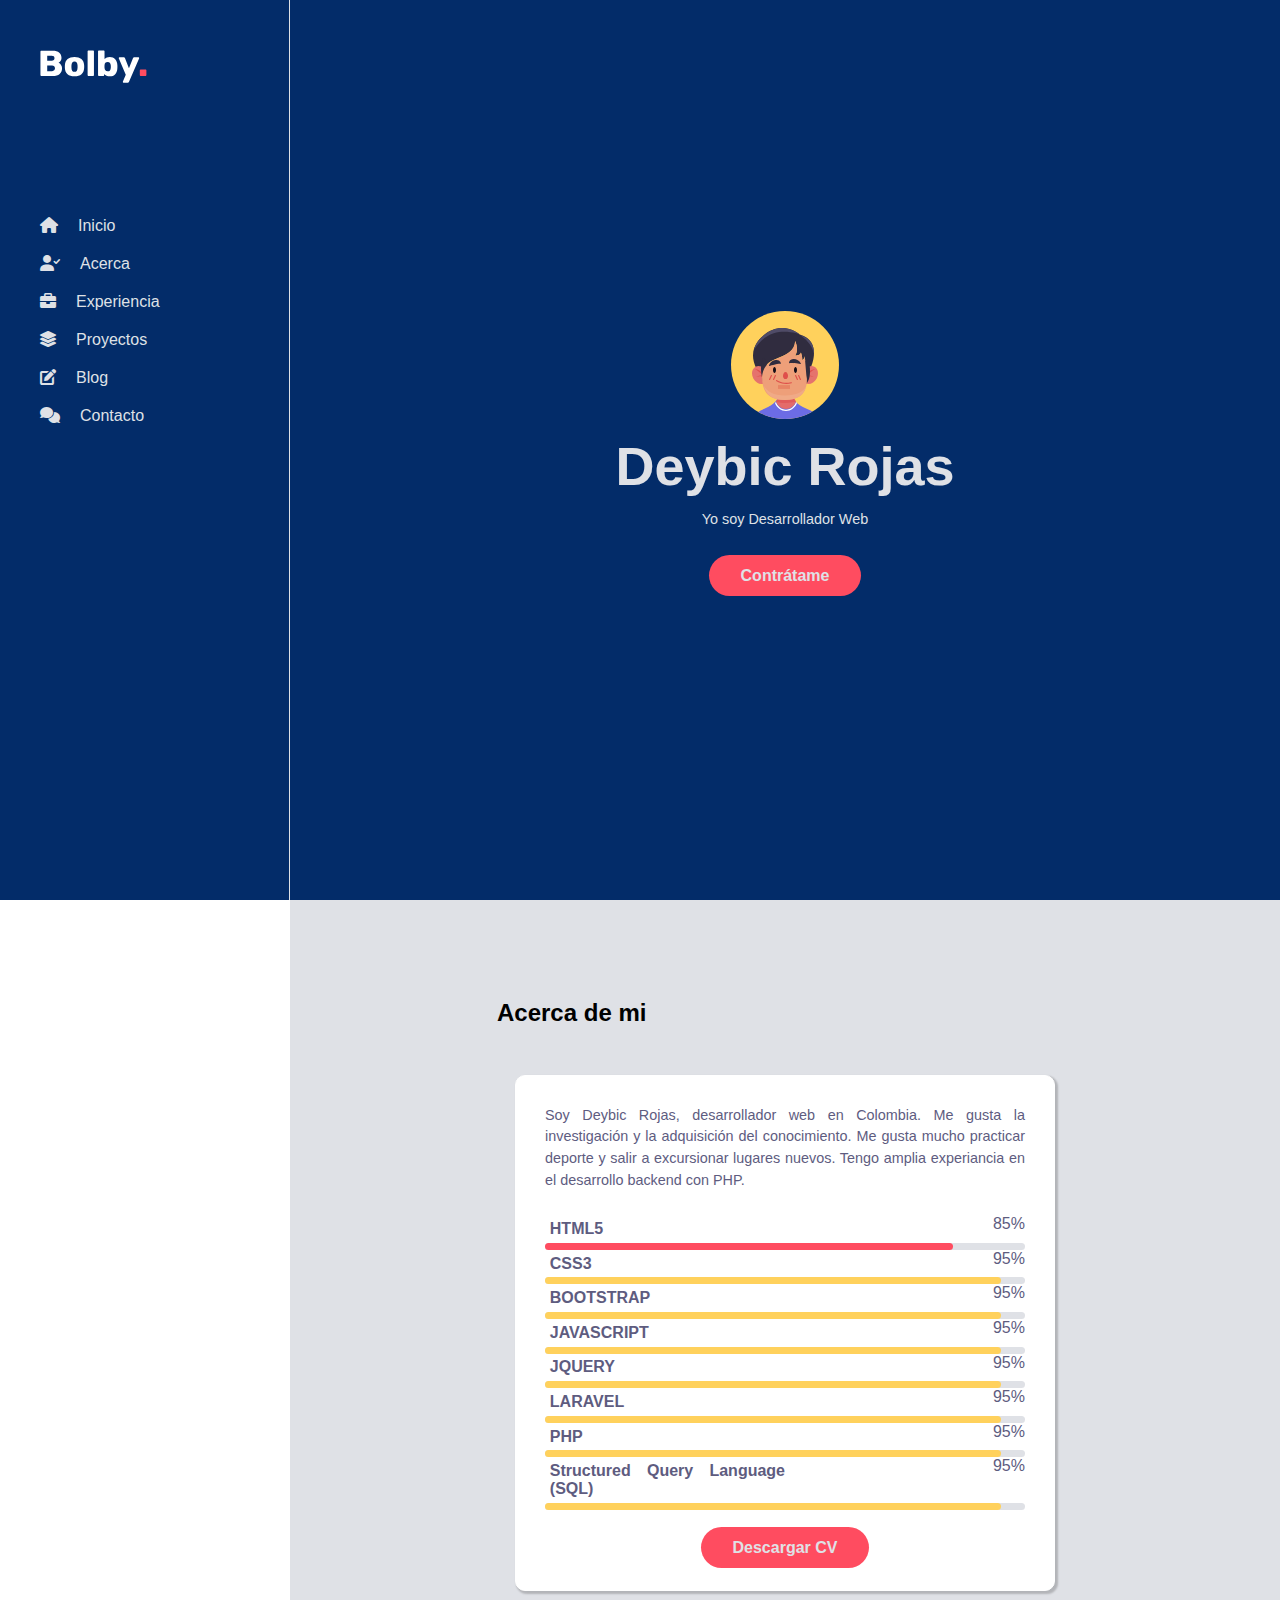
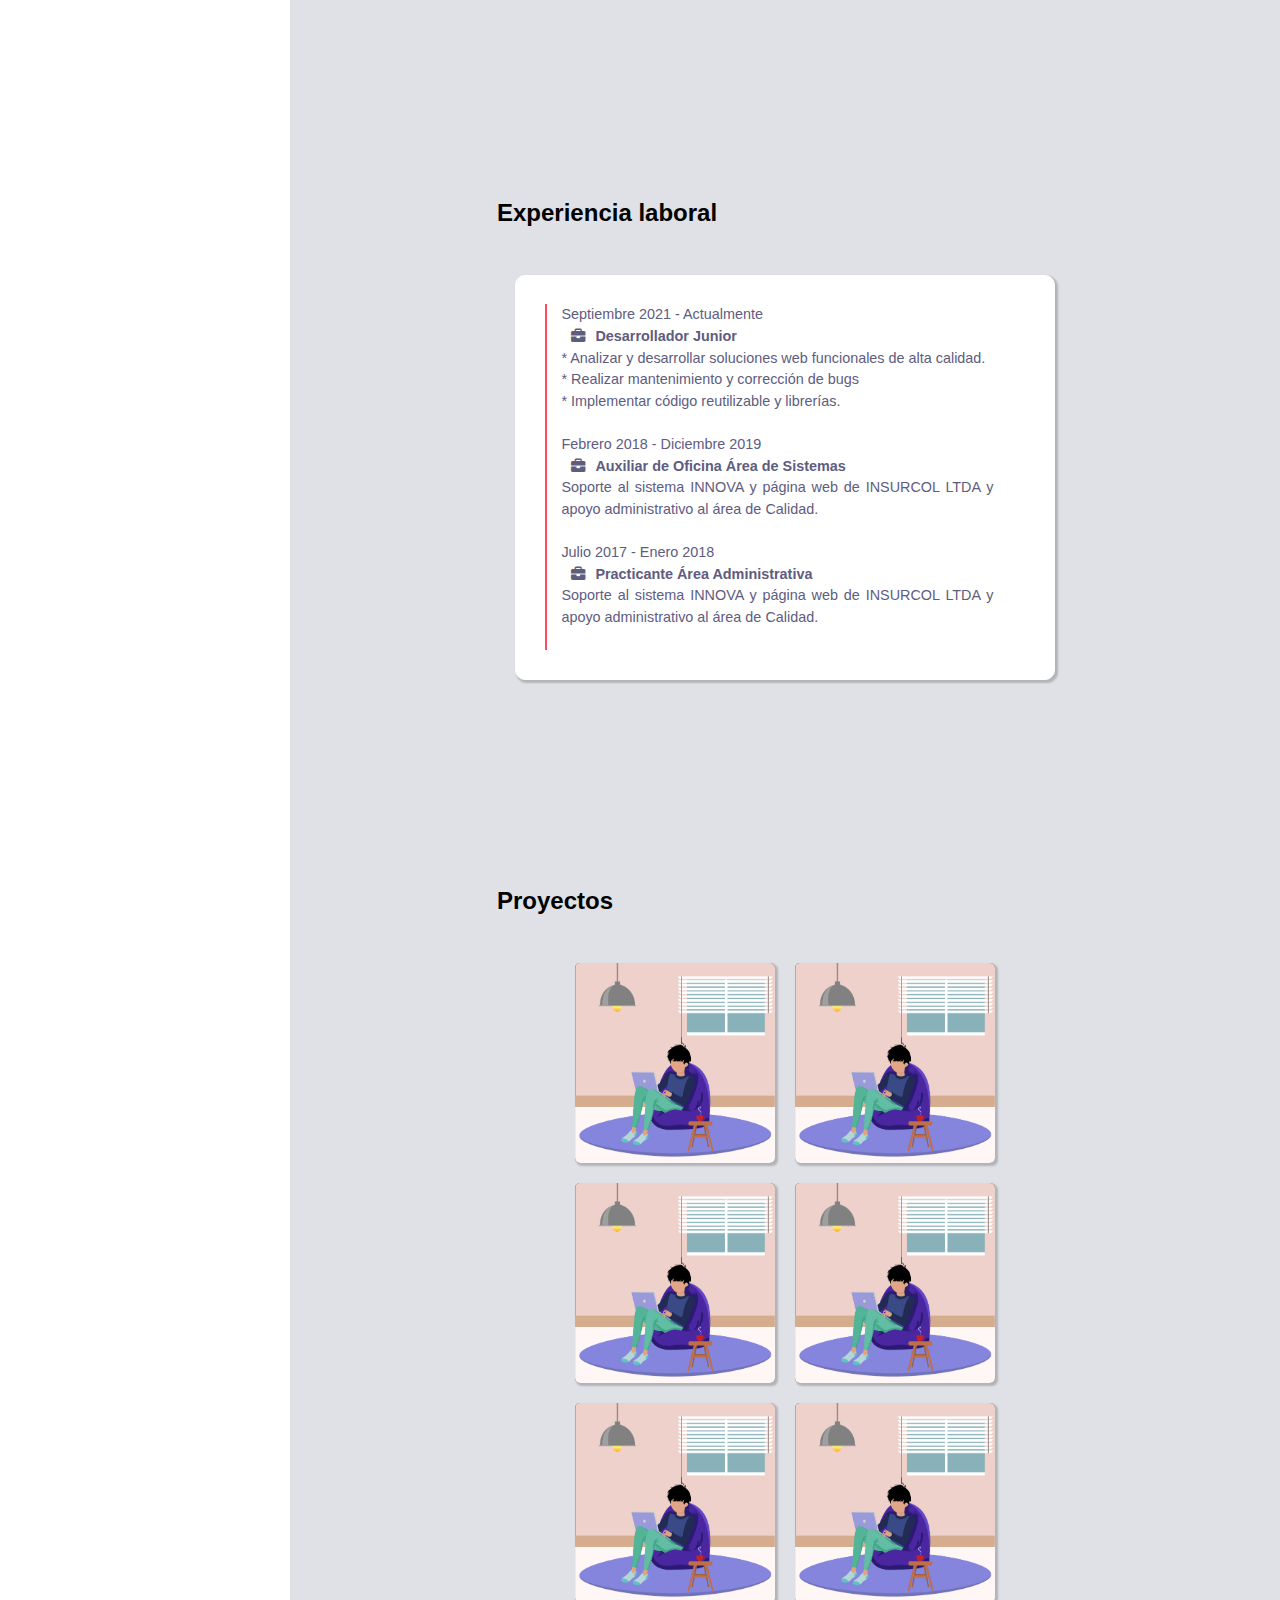
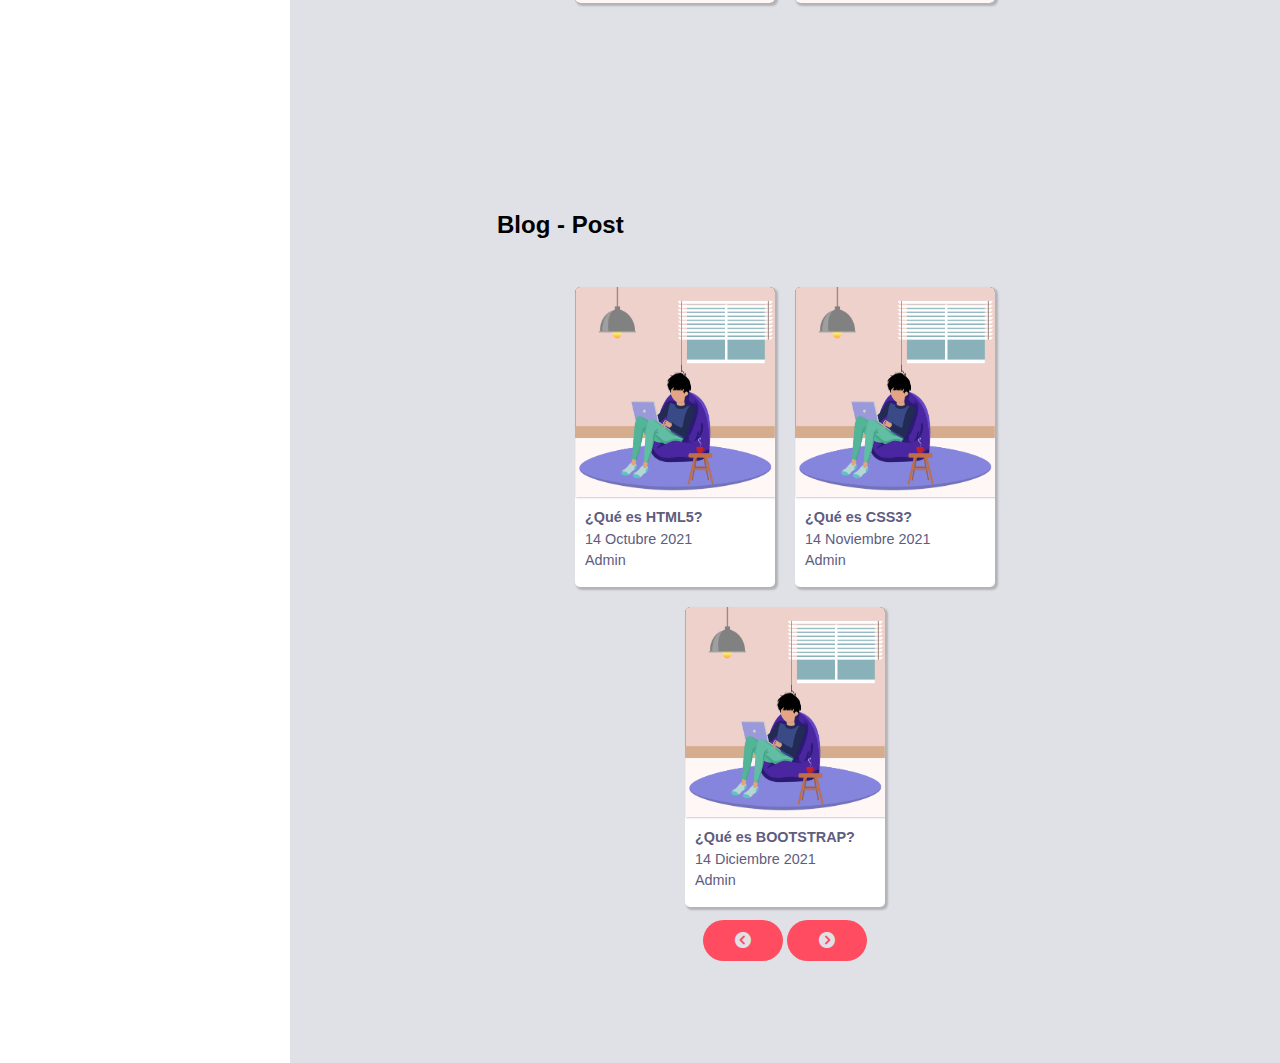
==== index.html @ 58023bdf "Agregue seccion proyectos, experiecncia, blogpost" ====
<!DOCTYPE html>
<html>
<head>
	<meta charset="utf-8">
	<meta name="viewport" content="width=device-width, initial-scale=1">
	<title>Portafolio - Deybic Rojas</title>
	<link rel="stylesheet" href="css/style.css">
	<link rel="stylesheet" href="icons/css/all.min.css">
	<script type="text/javascript" src="https://code.jquery.com/jquery-3.6.0.min.js"></script>
	<script type="text/javascript" src="js/function.js"></script>
</head>
<body>

	<!-- desktop header -->
	<header>
		<div>
			<img src="img/logo.svg" alt="">
		</div>
		<nav>
			<ul>
				<li><a	href="#home"><i class="fas fa-home"></i>Inicio</a></li>
				<li><a	href="#about"><i class="fas fa-user-check"></i>Acerca</a></li>
				<li><a	href="#experience"><i class="fas fa-briefcase"></i>Experiencia</a></li>
				<li><a	href="#project"><i class="fas fa-layer-group"></i>Proyectos</a></li>
				<li><a	href="#blog"><i class="fas fa-edit"></i>Blog</a></li>
				<li><a	href="#contact"><i class="fas fa-comments"></i>Contacto</a></li>
			</ul>
		</nav>
	</header>

	<!-- main layout -->
	<main class="container">
		<div>
			<section id="home" class="content-header">
				<div class="content-header-all-rows">
					<div class="content-header-each-rows">
						<div class="content-header-image">
							<img src="img/avatar-1.svg" alt="">
						</div>
						<div class="content-header-title">
							<h2>Deybic Rojas</h2>
						</div>
						<div class="content-header-text">
							<p>Yo soy <span class="content-rotating-text">Desarrollador Web,Desarrollador PHP,Desarrollador Backend, Desarrollador Laravel</span></p>
							
						</div>
						<div class="content-header-hireme">
							<a href="#contact" class="btn btn-default">Contrátame</a>
						</div>
					</div>
				</div>
			</section>
			<section id="about" class="content-about">
				<div class="content-header-all-rows">
					<div class="content-header-each-rows">
						<div class="content-title">
							<div class="content-title-descripcion">
								<h2>Acerca de mi</h2>
							</div>
						</div>
						<div class="content-text">
							<div class="content-text-description">
								<div class="content-text-description2">
									<p>Soy Deybic Rojas, desarrollador web en Colombia. Me gusta la investigación y la adquisición del conocimiento. Me gusta mucho practicar deporte y salir a excursionar lugares nuevos. Tengo amplia experiancia en el desarrollo backend con PHP.</p>
								</div>
								<div class="content-text-skills">
									<div class="content-text-skill">HTML5</div>
									<div class="content-text-skills-cant">85%</div>
								</div>
								<div class="content-text-skills-progress">
									<div class="content-text-skills-progress-bar" style="width: 85%; background-color: #FF4C60;"></div>
								</div>
								<div class="content-text-skills">
									<div class="content-text-skill">CSS3</div>
									<div class="content-text-skills-cant">95%</div>
								</div>
								<div class="content-text-skills-progress">
									<div class="content-text-skills-progress-bar" style="width: 95%; background-color: #ffd15c;"></div>
								</div>
								<div class="content-text-skills">
									<div class="content-text-skill">BOOTSTRAP</div>
									<div class="content-text-skills-cant">95%</div>
								</div>
								<div class="content-text-skills-progress">
									<div class="content-text-skills-progress-bar" style="width: 95%; background-color: #ffd15c;"></div>
								</div>
								<div class="content-text-skills">
									<div class="content-text-skill">JAVASCRIPT</div>
									<div class="content-text-skills-cant">95%</div>
								</div>
								<div class="content-text-skills-progress">
									<div class="content-text-skills-progress-bar" style="width: 95%; background-color: #ffd15c;"></div>
								</div>
								<div class="content-text-skills">
									<div class="content-text-skill">JQUERY</div>
									<div class="content-text-skills-cant">95%</div>
								</div>
								<div class="content-text-skills-progress">
									<div class="content-text-skills-progress-bar" style="width: 95%; background-color: #ffd15c;"></div>
								</div>
								<div class="content-text-skills">
									<div class="content-text-skill">LARAVEL</div>
									<div class="content-text-skills-cant">95%</div>
								</div>
								<div class="content-text-skills-progress">
									<div class="content-text-skills-progress-bar" style="width: 95%; background-color: #ffd15c;"></div>
								</div>
								<div class="content-text-skills">
									<div class="content-text-skill">PHP</div>
									<div class="content-text-skills-cant">95%</div>
								</div>
								<div class="content-text-skills-progress">
									<div class="content-text-skills-progress-bar" style="width: 95%; background-color: #ffd15c;"></div>
								</div>
								<div class="content-text-skills">
									<div class="content-text-skill">Structured Query Language (SQL)</div>
									<div class="content-text-skills-cant">95%</div>
								</div>
								<div class="content-text-skills-progress">
									<div class="content-text-skills-progress-bar" style="width: 95%; background-color: #ffd15c;"></div>
								</div>
								<div class="content-skill-download-cv">
									<a href="#contact" class="btn btn-default">Descargar CV</a>
								</div>
							</div>
						</div>
					</div>
				</div>
			</section>
			<section id="experience" class="content-about">
				<div class="content-header-all-rows">
					<div class="content-header-each-rows">
						<div class="content-title">
							<div class="content-title-descripcion">
								<h2>Experiencia laboral</h2>
							</div>
						</div>
						<div class="content-text">
							<div class="content-text-description">
								<div class="timeline">
									<div class="line">
									</div>
									<div class="timeline2">
										<div class="content-text-description2">
											<p>Septiembre 2021 - Actualmente</p>
											<p><i class="fas fa-briefcase padding-icon"></i><b>Desarrollador Junior</b></p>
											<p>* Analizar y desarrollar soluciones web funcionales de alta calidad.</p>
											<p>* Realizar mantenimiento y corrección de bugs</p>
											<p>* Implementar código reutilizable y librerías.</p>
										</div>
										<div class="content-text-description2">
											<p>Febrero 2018 - Diciembre 2019</p>
											<p><i class="fas fa-briefcase padding-icon"></i><b>Auxiliar de Oficina Área de Sistemas</b></p>
											<p>Soporte al sistema INNOVA y página web de INSURCOL LTDA y apoyo administrativo al área de Calidad.</p>
										</div>
										<div class="content-text-description2">
											<p>Julio 2017 - Enero 2018</p>
											<p><i class="fas fa-briefcase padding-icon"></i><b>Practicante Área Administrativa</b></p>
											<p>Soporte al sistema INNOVA y página web de INSURCOL LTDA y apoyo administrativo al área de Calidad.</p>
										</div>
									</div>
								</div>
							</div>
						</div>
					</div>
				</div>
			</section>
			<section id="project" class="content-about">
				<div class="content-header-all-rows">
					<div class="content-header-each-rows">
						<div class="content-title">
							<div class="content-title-descripcion">
								<h2>Proyectos</h2>
							</div>
						</div>
						<div class="content-text">
							<div class="content-text-description-all-project">
								<div class="content-text-description-each-project">
									<div class="content-all-project">
										<img src="img/student.png" alt="" class="content-project-img">
									</div>
									<div class="content-all-project">
										<img src="img/student.png" alt="" class="content-project-img">
									</div>
							
									<div class="content-all-project">
										<img src="img/student.png" alt="" class="content-project-img">
									</div>
									<div class="content-all-project">
										<img src="img/student.png" alt="" class="content-project-img">
									</div>
							
									<div class="content-all-project">
										<img src="img/student.png" alt="" class="content-project-img">
									</div>
									<div class="content-all-project">
										<img src="img/student.png" alt="" class="content-project-img">
									</div>
								</div>
							</div>
						</div>
					</div>
				</div>
			</section>
			<section id="blog" class="content-about">
				<div class="content-header-all-rows">
					<div class="content-header-each-rows">
						<div class="content-title">
							<div class="content-title-descripcion">
								<h2>Blog - Post</h2>
							</div>
						</div>
						<div class="content-text">
							<div class="content-text-description-all-project">
								<div class="content-text-description-each-project">
									<div id="post1" class="content-all-blog">
										<div class="content-blog-img">
											<img src="img/student.png" alt="" class="content-project-img">
										</div>
										<div class="content-blog-info">
											<p><b>¿Qué es HTML5?</b></p>
											<p>14 Octubre 2021 </p>
											<p>Admin</p>
										</div>
									</div>
									<div id="post2" class="content-all-blog">
										<div class="content-blog-img">
											<img src="img/student.png" alt="" class="content-project-img">
										</div>
										<div class="content-blog-info">
											<p><b>¿Qué es CSS3?</b></p>
											<p>14 Noviembre 2021 </p>
											<p>Admin</p>
										</div>
									</div>
									<div id="post3" class="content-all-blog">
										<div class="content-blog-img">
											<img src="img/student.png" alt="" class="content-project-img">
										</div>
										<div class="content-blog-info">
											<p><b>¿Qué es BOOTSTRAP?</b></p>
											<p>14 Diciembre 2021 </p>
											<p>Admin</p>
										</div>
									</div>
									<div id="post4" class="content-all-blog hidden">
										<div class="content-blog-img">
											<img src="img/student.png" alt="" class="content-project-img">
										</div>
										<div class="content-blog-info">
											<p><b>¿Qué es JAVASCRIPT?</b></p>
											<p>14 Enero 2021 </p>
											<p>Admin</p>
										</div>
									</div>
									<div id="post5" class="content-all-blog hidden">
										<div class="content-blog-img">
											<img src="img/student.png" alt="" class="content-project-img">
										</div>
										<div class="content-blog-info">
											<p><b>¿Qué es JQUERY?</b></p>
											<p>14 Enero 2021 </p>
											<p>Admin</p>
										</div>
									</div>
									<div id="post6" class="content-all-blog hidden">
										<div class="content-blog-img">
											<img src="img/student.png" alt="" class="content-project-img">
										</div>
										<div class="content-blog-info">
											<p><b>¿Qué es JQUERY?</b></p>
											<p>14 Enero 2021 </p>
											<p>Admin</p>
										</div>
									</div>
									<div class="content-header-hireme">
										<a id="previous" href="" class="btn btn-default"><i class="fas fa-chevron-circle-left"></i></a>
										<a id="next" href="" class="btn btn-default"><i class="fas fa-chevron-circle-right"></i></a>
									</div>
								</div>
							</div>
						</div>
					</div>
				</div>
			</section>
		</div>
	</main>
</body>
</html>
---- css/style.css ----
*{
    margin: 0;
    padding: 0;
    font-family: "Rubik", Sans-serif;
}

p{
    font-size: 0.9em;
    line-height: 1.5;
}


header{
    display: flex;
    background-color: #032C69;
    width: 290px;
    height: 100vh;
    left: 0;
    top: 0;
    position: fixed;
    border-right: solid 1px #dfe1e6;
    padding: 50px 40px 40px;
    align-items: flex-start;
    flex-direction: column;
    color: #dfe1e6;
    box-sizing: border-box;
}

nav{
    display: block;
}

nav ul{
    list-style: none;
    padding: 0;
    margin-bottom: 130px;
    margin-top: 130px;
    left: 0;
}
nav ul li{
    list-style: none;
    padding: 0;
    margin-bottom: 20px;
    margin-right: 10px;
    left: 0;
}

a{
    text-decoration: none;
    color: #dfe1e6;
}

li a i{
    margin-right: 20px;
}

.container{
    margin-left: 290px;
}

.content-header{
    height: 100vh;
    background-color: #032C69;
    color: #dfe1e6;
}

.content-about{
    padding: 10% 0;
    background-color: #dfe1e6;
}

.content-header-all-rows{
    width: 100%;
    height: 100%;
    padding-right: 15px;
    padding-left: 15px;
    margin-right: auto;
    margin-left: auto;
    position: relative;
    display: flex;
    align-content: center;
    align-items: center;
    box-sizing: border-box;
}

.content-header-each-rows{
    display: flex;
    flex-wrap: wrap;
    text-align: center;
    width: 100%;
}

.content-header-image{
    width: 100%;
    text-align: center;
    padding-bottom: 1em;
}

.content-header-title{
    width: 100%;
    text-align: center;
    font-size: 36px;
    line-height: 1;
}

.content-header-text{
    width: 100%;
    font-size: 16px;
    line-height: 3;
    padding-bottom: 2em;
    padding-top: 1em;
}

.content-header-hireme{
    width: 100%;
    font-size: 16px;
}

.btn-default{
    color: #dfe1e6;
    background: #FF4C60;
}

.btn{
    border-radius: 60px;
    font-family: "Rubik", sans-serif;
    font-size: 16px;
    font-weight: 700;
    overflow: hidden;
    line-height: 1.7;
    padding: 12px 32px;
}

.content-title{
    width: 100%;
    display: flex;
    justify-content: center;
}

.content-title-descripcion{
    width: 60%;
    display: flex;
    justify-content: left;
    padding-bottom: 5%;
}

.content-text{
    width: 100%;
    font-size: 16px;
    padding-bottom: 1%;
    display: flex;
    justify-content: center;
    color: #5e5c7f;
}

.content-text-description{
    border: solid white 1px;
    border-radius: 10px;
    background-color: white;
    padding: 3%;
    width: 50%;
    box-shadow: 2px 2px 2px 1px rgba(0, 0, 0, 0.2);
}

.content-text-description2{
    width: 100%;
    font-size: 16px;
    text-align: justify;
    padding-bottom: 5%;
}

.content-text-skills{
    width: 100%;
    font-size: 16px;
    text-align: justify;
    display: flex;
}

.content-text-skill{
    width: 50%;
    font-size: 16px;
    padding: 1%;
    font-weight: bold;
}

.content-text-skills-cant{
    width: 50%;
    font-size: 16px;
    text-align: right;
}

.content-text-skills-progress{
    width: 100%;
    background-color: #dfe1e6;
    height: 7px;
    border-radius: 15px;
}

.content-text-skills-progress-bar{
    height: 7px;
    border-radius: 15px;
}

.content-skill-download-cv{
    padding-top: 5%;
    width: 100%;
    font-size: 16px;
}

.timeline{
    display: flex;
}

.line{
    padding-left: 3%;
    box-sizing: border-box;
    border-left: 2px solid #FF4C60;
}

.timeline2{
    width: 90%;
}

.content-text-description-all-project{
    display: flex;
    justify-content: center;
    width: 100%;
}

.content-text-description-each-project{
    display: flex;
    flex-wrap: wrap;
    gap: 20px;
    justify-content: center;
    width: 60%;
}

.content-all-project{
    width: 200px;
    height: 200px;
    border-radius: 5px;
    background-color: white;
    box-shadow: 2px 2px 2px 1px rgba(0, 0, 0, 0.2);
    overflow: hidden;
    cursor: pointer;
}

.padding-icon{
    padding: 0 10px;
}

.content-project-img{
    height: 100%;
    max-width: 100%;
    transition: all 2s;
    background: rgba(0,0,0,0.8);
}

.content-project-img:hover{
    transform: scale(2, 2);
    -ms-transform: scale(2, 2);
    -webkit-transform: scale(2, 2);
    transition: all 2s;
}

.content-all-blog{
    width: 200px;
    height: 300px;
    border-radius: 5px;
    background-color: white;
    box-shadow: 2px 2px 2px 1px rgba(0, 0, 0, 0.2);
    overflow: hidden;
    cursor: pointer;
}

.content-blog-img{
    width: 200px;
    height: 70%;
    border-radius: 5px 5px 0px 0px;
    background-color: white;
    box-shadow: 2px 0px 2px 1px rgba(0, 0, 0, 0.2);
    overflow: hidden;
    cursor: pointer;
}

.content-blog-info{
    text-align: left;
    padding: 5%;
    height: 200px;
}

.hidden{
    display: none;
}
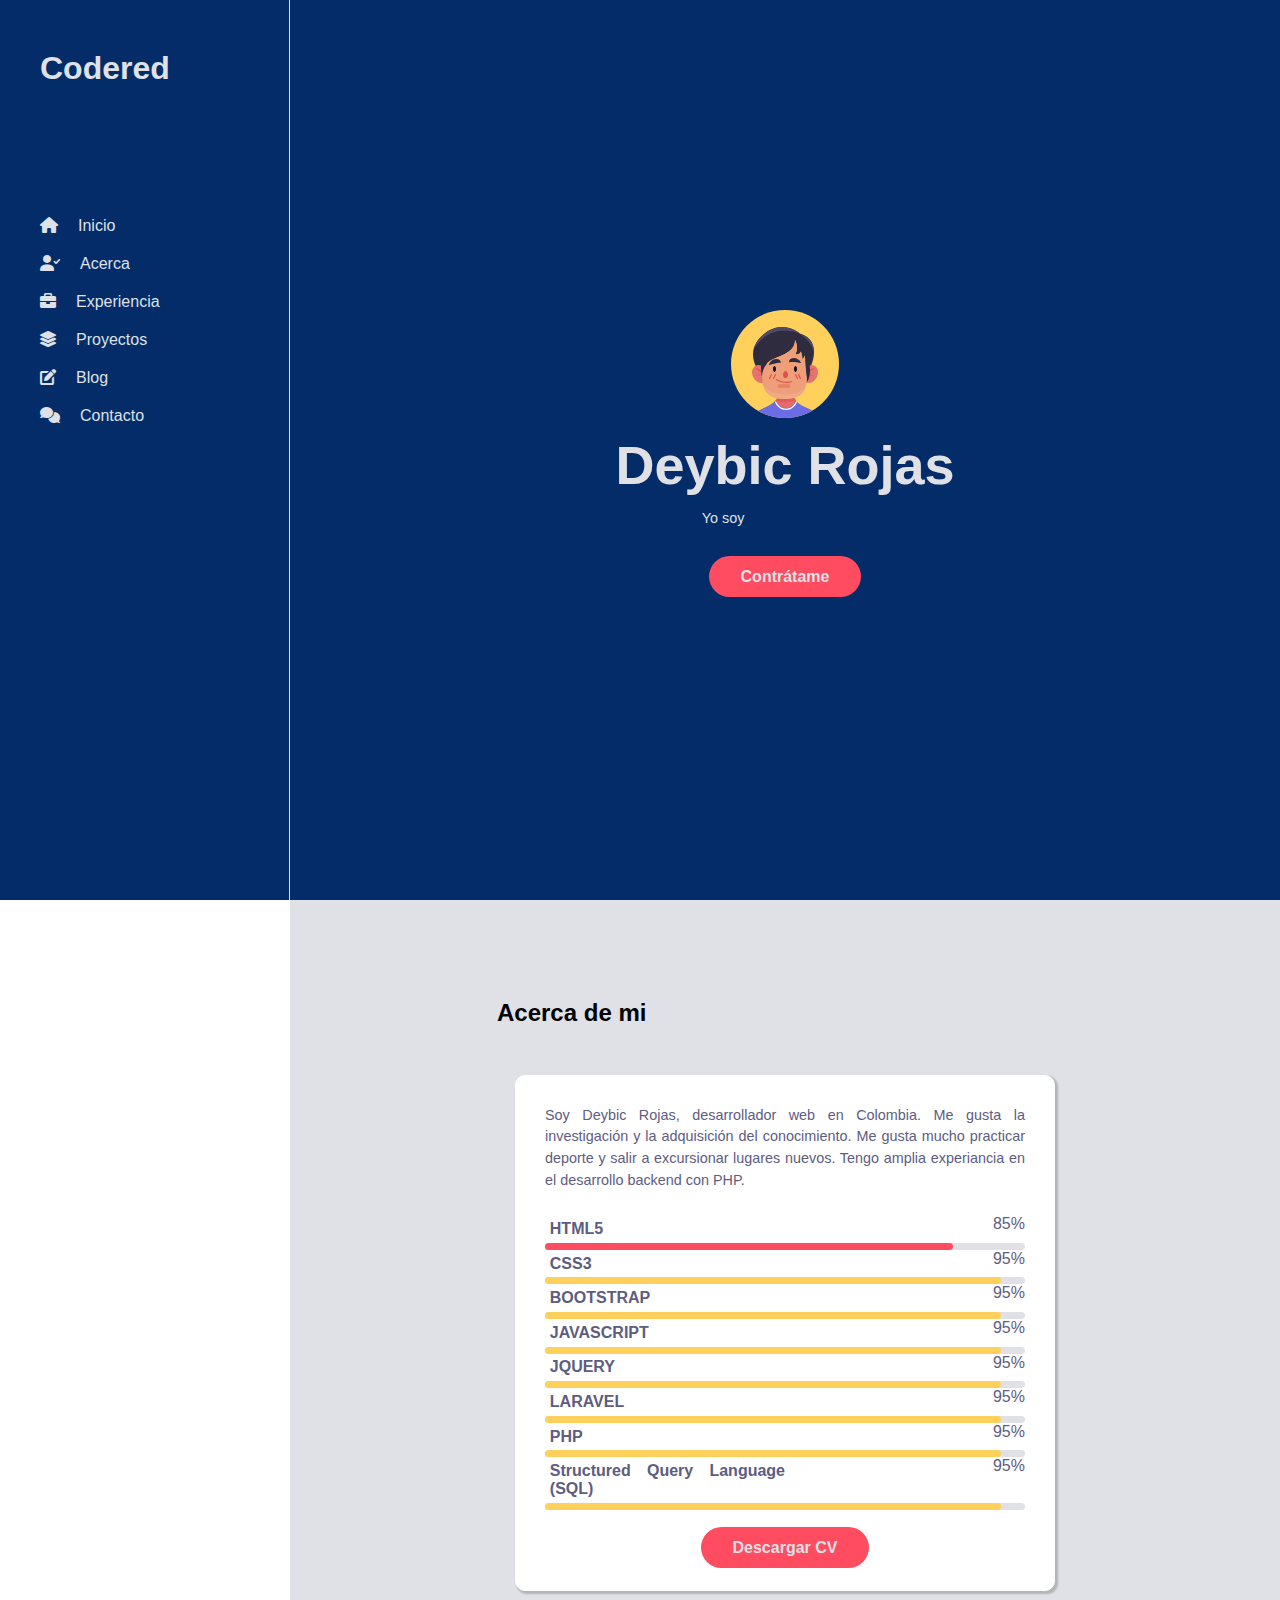
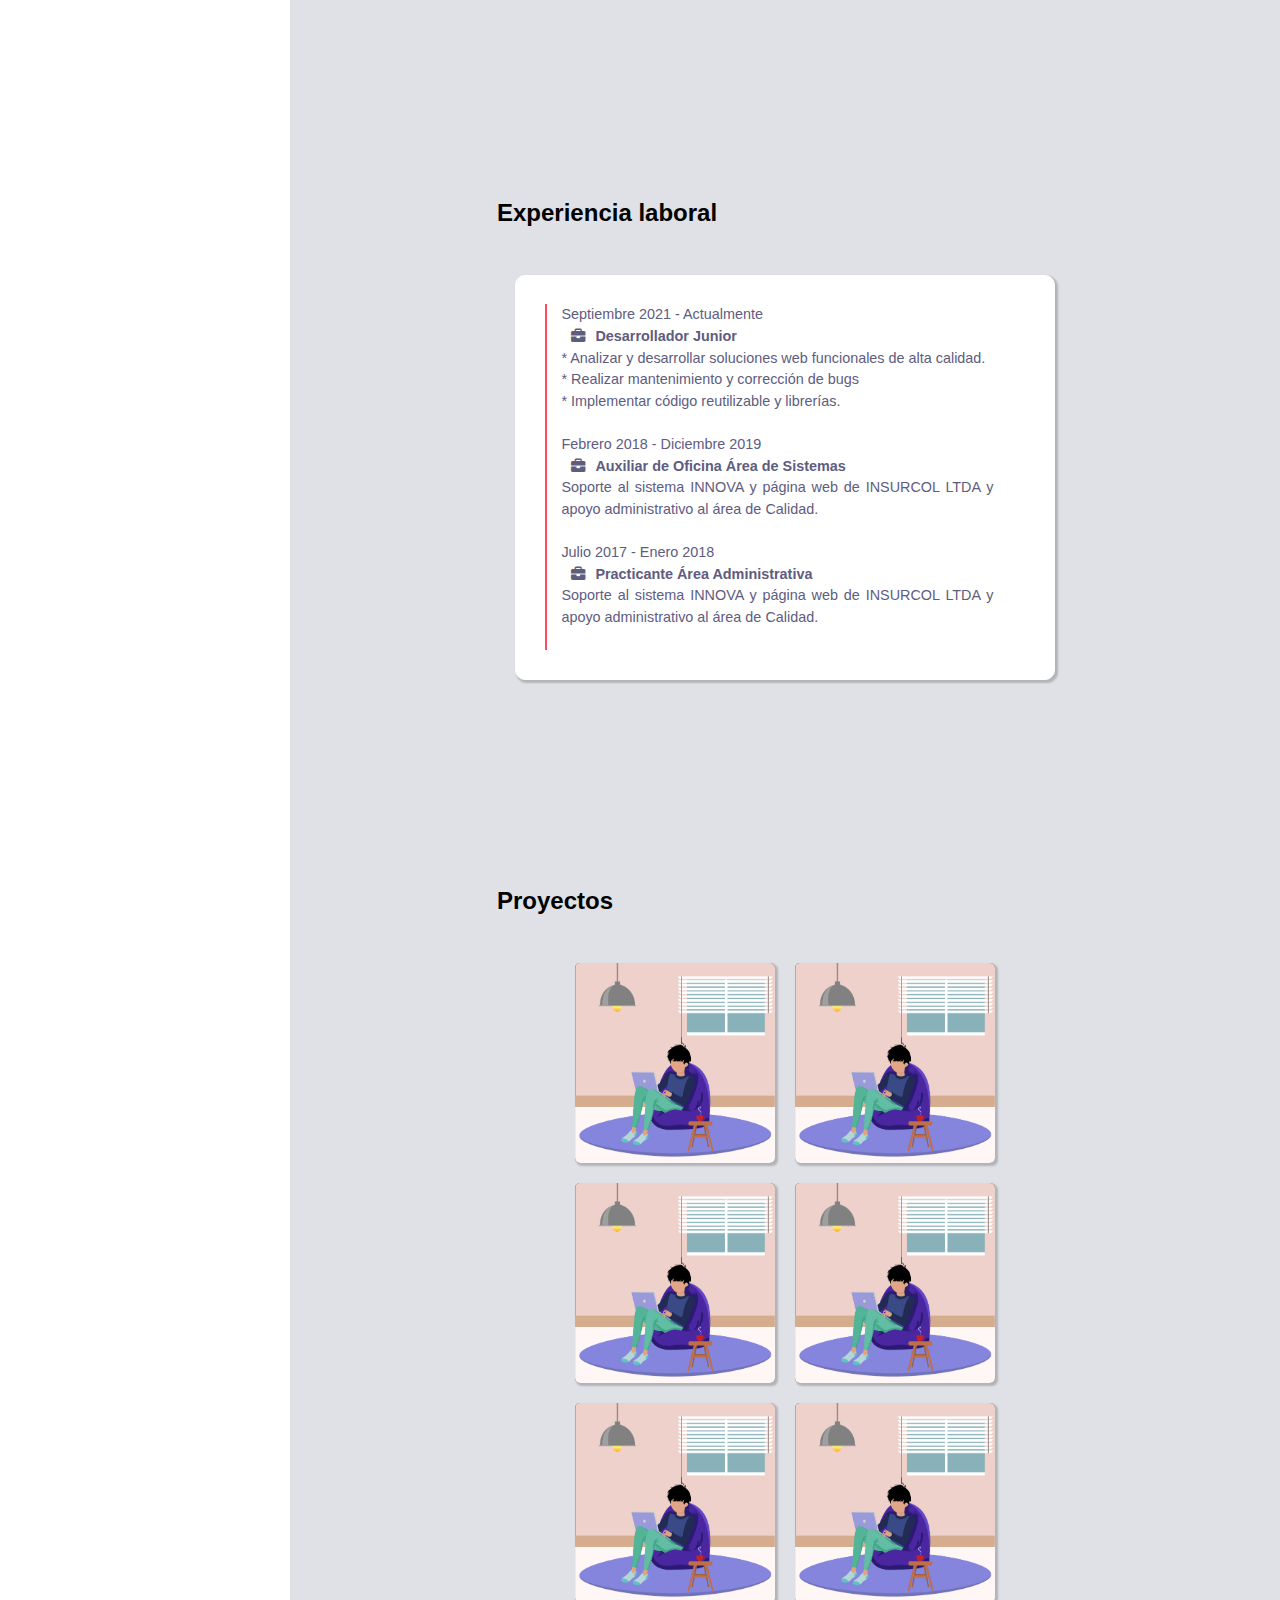
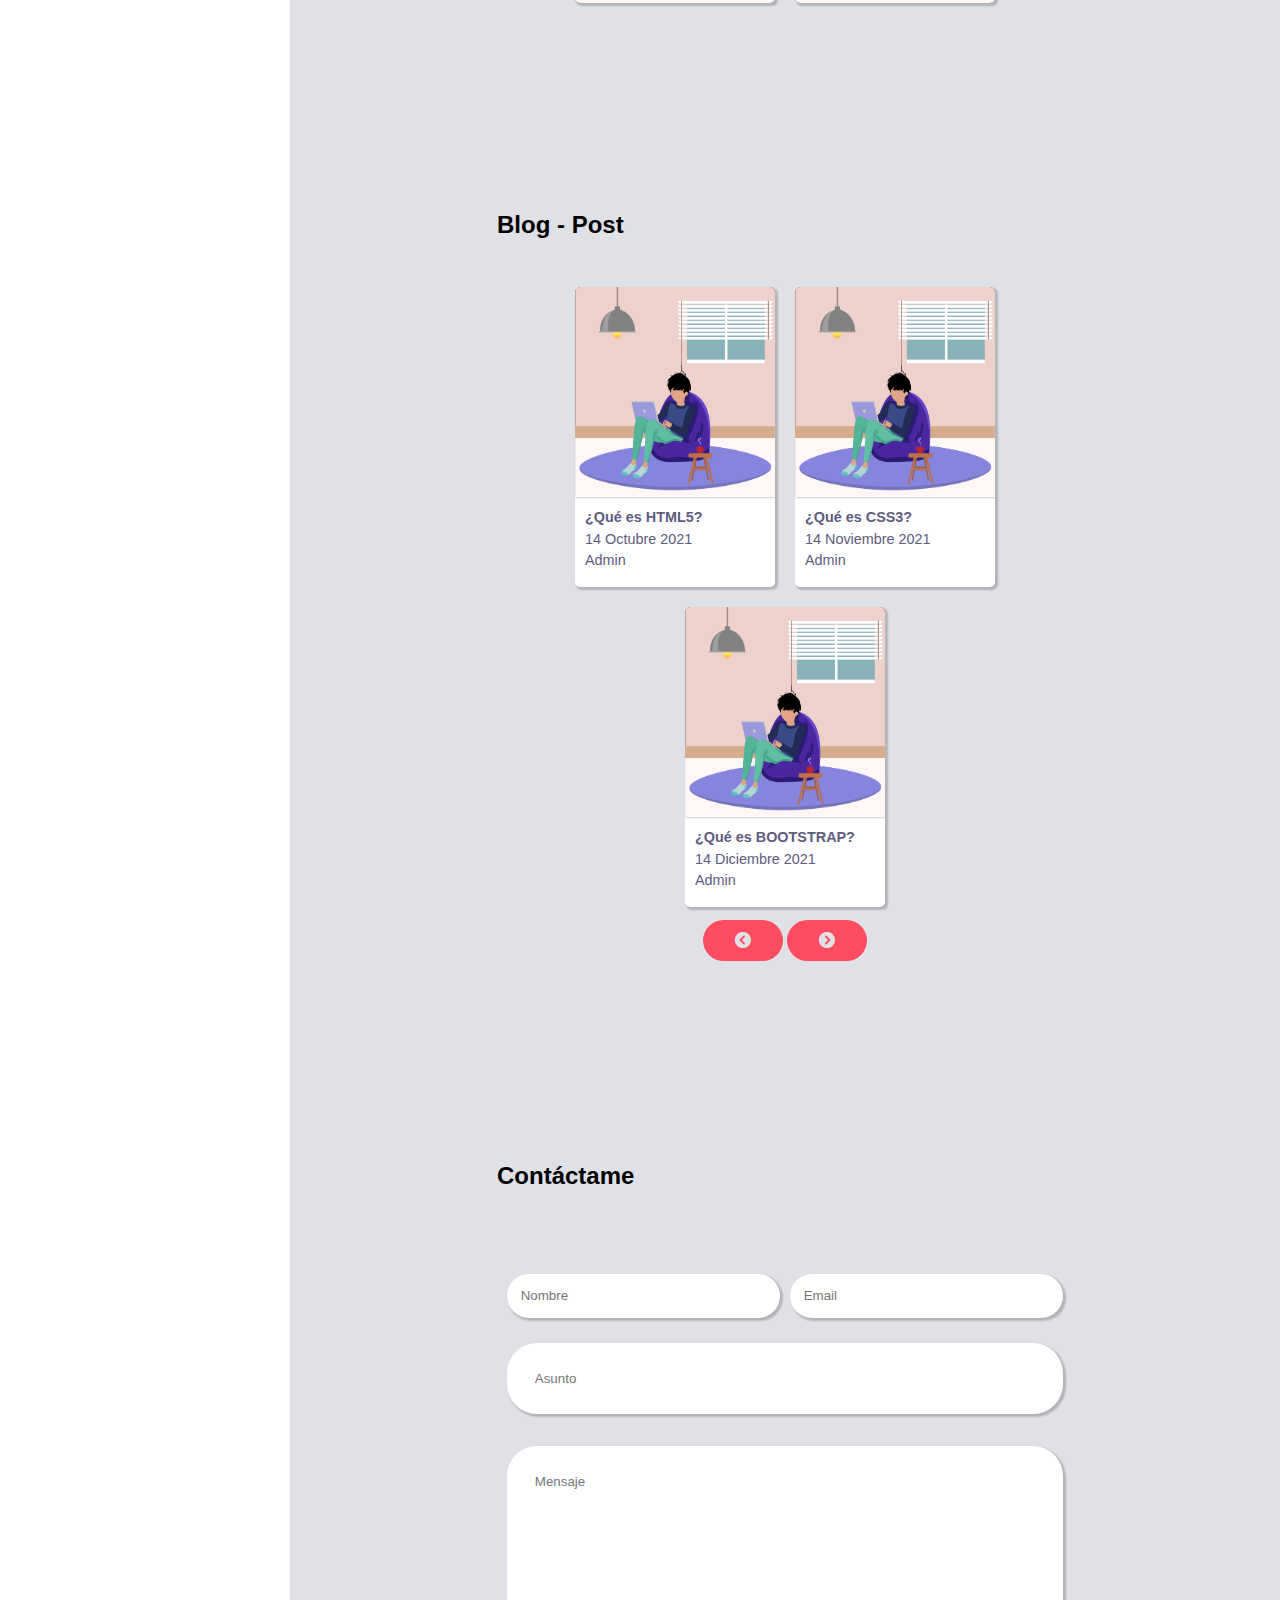
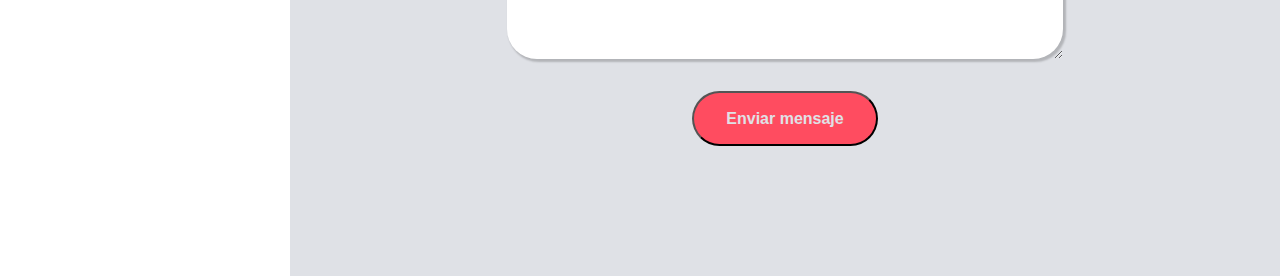
==== commit 896464f4: "Funcionalidad responsive al menu" ====
--- a/index.html
+++ b/index.html
@@ -11,10 +11,23 @@
 </head>
 <body>
 
+	<header class="mobile-header">
+		<div class="mobile-header-content">
+			<!-- menu icon -->
+			<div>
+				<a id="show-menu"><i class="fas fa-bars"></i></a>
+			</div>
+			<!-- logo image -->
+			<div class="logo">
+				<h1 class="content-logo">Codered</h1>
+			</div>
+		</div>
+	</header>
+
 	<!-- desktop header -->
-	<header>
-		<div>
-			<img src="img/logo.svg" alt="">
+	<header class="desktop-header close">
+		<div class="logo">
+			<h1 class="content-logo">Codered</h1>
 		</div>
 		<nav>
 			<ul>
@@ -29,8 +42,10 @@
 	</header>
 
 	<!-- main layout -->
-	<main class="container">
+	<main class="container close1">
 		<div>
+
+			<!-- Header -->
 			<section id="home" class="content-header">
 				<div class="content-header-all-rows">
 					<div class="content-header-each-rows">
@@ -41,8 +56,7 @@
 							<h2>Deybic Rojas</h2>
 						</div>
 						<div class="content-header-text">
-							<p>Yo soy <span class="content-rotating-text">Desarrollador Web,Desarrollador PHP,Desarrollador Backend, Desarrollador Laravel</span></p>
-							
+							<p>Yo soy <span class="content-rotating-text rotating">Desarrollador Web,Desarrollador PHP,Desarrollador Backend, Desarrollador Laravel</span></p>
 						</div>
 						<div class="content-header-hireme">
 							<a href="#contact" class="btn btn-default">Contrátame</a>
@@ -50,6 +64,7 @@
 					</div>
 				</div>
 			</section>
+			<!-- About -->
 			<section id="about" class="content-about">
 				<div class="content-header-all-rows">
 					<div class="content-header-each-rows">
@@ -120,13 +135,14 @@
 									<div class="content-text-skills-progress-bar" style="width: 95%; background-color: #ffd15c;"></div>
 								</div>
 								<div class="content-skill-download-cv">
-									<a href="#contact" class="btn btn-default">Descargar CV</a>
-								</div>
-							</div>
-						</div>
-					</div>
-				</div>
-			</section>
+									<a href="" class="btn btn-default">Descargar CV</a>
+								</div>
+							</div>
+						</div>
+					</div>
+				</div>
+			</section>
+			<!-- Experiencie -->
 			<section id="experience" class="content-about">
 				<div class="content-header-all-rows">
 					<div class="content-header-each-rows">
@@ -165,6 +181,7 @@
 					</div>
 				</div>
 			</section>
+			<!-- Project -->
 			<section id="project" class="content-about">
 				<div class="content-header-all-rows">
 					<div class="content-header-each-rows">
@@ -202,6 +219,7 @@
 					</div>
 				</div>
 			</section>
+			<!-- Blog -->
 			<section id="blog" class="content-about">
 				<div class="content-header-all-rows">
 					<div class="content-header-each-rows">
@@ -249,7 +267,7 @@
 										</div>
 										<div class="content-blog-info">
 											<p><b>¿Qué es JAVASCRIPT?</b></p>
-											<p>14 Enero 2021 </p>
+											<p>14 Enero 2022</p>
 											<p>Admin</p>
 										</div>
 									</div>
@@ -259,7 +277,7 @@
 										</div>
 										<div class="content-blog-info">
 											<p><b>¿Qué es JQUERY?</b></p>
-											<p>14 Enero 2021 </p>
+											<p>14 Febrero 2022 </p>
 											<p>Admin</p>
 										</div>
 									</div>
@@ -268,8 +286,18 @@
 											<img src="img/student.png" alt="" class="content-project-img">
 										</div>
 										<div class="content-blog-info">
-											<p><b>¿Qué es JQUERY?</b></p>
-											<p>14 Enero 2021 </p>
+											<p><b>¿Qué es LARAVEL?</b></p>
+											<p>14 Marzo 2022 </p>
+											<p>Admin</p>
+										</div>
+									</div>
+									<div id="post7" class="content-all-blog hidden">
+										<div class="content-blog-img">
+											<img src="img/student.png" alt="" class="content-project-img">
+										</div>
+										<div class="content-blog-info">
+											<p><b>¿Qué es PHP?</b></p>
+											<p>14 Abril 2022 </p>
 											<p>Admin</p>
 										</div>
 									</div>
@@ -277,6 +305,33 @@
 										<a id="previous" href="" class="btn btn-default"><i class="fas fa-chevron-circle-left"></i></a>
 										<a id="next" href="" class="btn btn-default"><i class="fas fa-chevron-circle-right"></i></a>
 									</div>
+								</div>
+							</div>
+						</div>
+					</div>
+				</div>
+			</section>
+			<!-- Contact -->
+			<section id="contact" class="content-about">
+				<div class="content-header-all-rows">
+					<div class="content-header-each-rows">
+						<div class="content-title">
+							<div class="content-title-descripcion">
+								<h2>Contáctame</h2>
+							</div>
+						</div>
+						<div class="content-text">
+							<div class="content-text-description-all-project">
+								<div class="content-text-description-each-project">
+									<form action=""></form>
+										<div class="grid-container">
+											<div class="item1"><input type="text" placeholder="Nombre"></div>
+											<div class="item2"><input type="text" placeholder="Email"></div>
+											<div class="item3"><input type="text" placeholder="Asunto"></div>
+											<div class="item4"><textarea name="" id="" cols="30" rows="10" placeholder="Mensaje"></textarea></div>
+											<div class="item5"><button type="submit" class="btn btn-default">Enviar mensaje</button></div>
+										</div>
+									</form>
 								</div>
 							</div>
 						</div>
--- a/css/style.css
+++ b/css/style.css
@@ -9,11 +9,41 @@
     line-height: 1.5;
 }
 
-
-header{
+html{
+    scroll-behavior: smooth;
+}
+
+.mobile-header{
+    background-color: #032C69;
+    transform: translateX(-100%);
+    display: flex;
+    width: 100%;
+    height: 10%;
+    left: 0;
+    top: 0;
+    position: fixed;
+    padding: 10px 40px 40px;
+    align-items: flex-start;
+    flex-direction: column;
+    color: #dfe1e6;
+    box-sizing: border-box;
+    transition: all 1s;
+}
+
+.mobile-header-content{
+    display: flex;
+    align-items: center;
+}
+
+.mobile-header-content div{
+    padding-right: 10%;
+}
+
+.desktop-header{
     display: flex;
     background-color: #032C69;
     width: 290px;
+    transition: width;
     height: 100vh;
     left: 0;
     top: 0;
@@ -24,6 +54,15 @@
     flex-direction: column;
     color: #dfe1e6;
     box-sizing: border-box;
+    transition: all 0.5s;
+}
+
+.logo{
+    width: 100%;
+}
+
+.content-logo{
+    width: 100%;
 }
 
 nav{
@@ -48,6 +87,7 @@
 a{
     text-decoration: none;
     color: #dfe1e6;
+    transition: all 2s;
 }
 
 li a i{
@@ -105,11 +145,33 @@
 
 .content-header-text{
     width: 100%;
+    height: 23px;
     font-size: 16px;
     line-height: 3;
     padding-bottom: 2em;
     padding-top: 1em;
 }
+
+.rotating{
+    opacity: 0;
+    animation-name: example;
+    animation-duration: 3s;
+    animation-iteration-count: infinite;
+}
+
+@keyframes example {
+    0%   {font-size: 17px; opacity: 0%;}
+    15%  {font-size: 16px; opacity: 50%;}
+    20%  {font-size: 17px; opacity: 100%;}
+    35%  {font-size: 16px;}
+    400% {font-size: 17px;}
+    5%   {font-size: 17px;}
+    65%  {font-size: 16px;}
+    70%  {font-size: 17px;}
+    85%  {font-size: 16px; opacity: 100%;}
+    90% {font-size: 17px; opacity: 50%;}
+    100% {font-size: 17px; opacity: 0;}
+  }
 
 .content-header-hireme{
     width: 100%;
@@ -291,4 +353,84 @@
 
 .hidden{
     display: none;
+}
+
+.item1 { grid-area: name;}
+.item2 { grid-area: email; }
+.item3 { grid-area: subject; }
+.item4 { grid-area: message; }
+.item5 { grid-area: submit; }
+
+.grid-container {
+    width: 100%;
+    display: grid;
+    grid-template-areas:
+    'name name name email email email'
+    'subject subject subject subject subject subject'
+    'message message message message message message'
+    'submit submit submit submit submit submit';
+    grid-gap: 10px;
+    padding: 10px;
+}
+
+.grid-container > div {
+    text-align: center;
+    padding: 2% 0;
+    font-size: 30px;
+}
+
+input, textarea{
+    padding: 5%;
+    height: 100%;
+    width: 100%;
+    border-radius: 30px;
+    border: 0;
+    color: #5e5c7f;
+    box-shadow: 2px 2px 2px 1px rgba(0, 0, 0, 0.2);
+    box-sizing: border-box;
+}
+
+input:focus, textarea:focus{
+    border-color: rgb(5, 5, 5);
+    box-shadow: 0 1px 1px rgba(229, 103, 23, 0.075)inset, 0 0 8px rgba(5, 5, 5, 0.6);
+    outline: 0 none;
+}
+
+@media (max-width: 770px) {
+    .content-about{
+        padding: 20% 0;
+    }
+    .close{
+        font-size: 14px;
+        transform: translate(-292px);
+        transition: all 1s;
+    }
+    
+    .close1{
+        margin-left: 0;
+        transition: all 1s;
+    }
+
+    .content-text-description{
+        width: 80%;
+    }
+
+    .mobile-header{
+        transform: translateX(0);
+        z-index: 3;
+    }
+
+    .show-menu-mobile{
+        margin-left: 200px;
+    }
+
+    .show-menu-desktop{
+        transform: translateX(0);
+        width: 200px;
+        transition: all 1s;
+    }
+
+    .show-main{
+        margin-left: 200px;
+    }
 }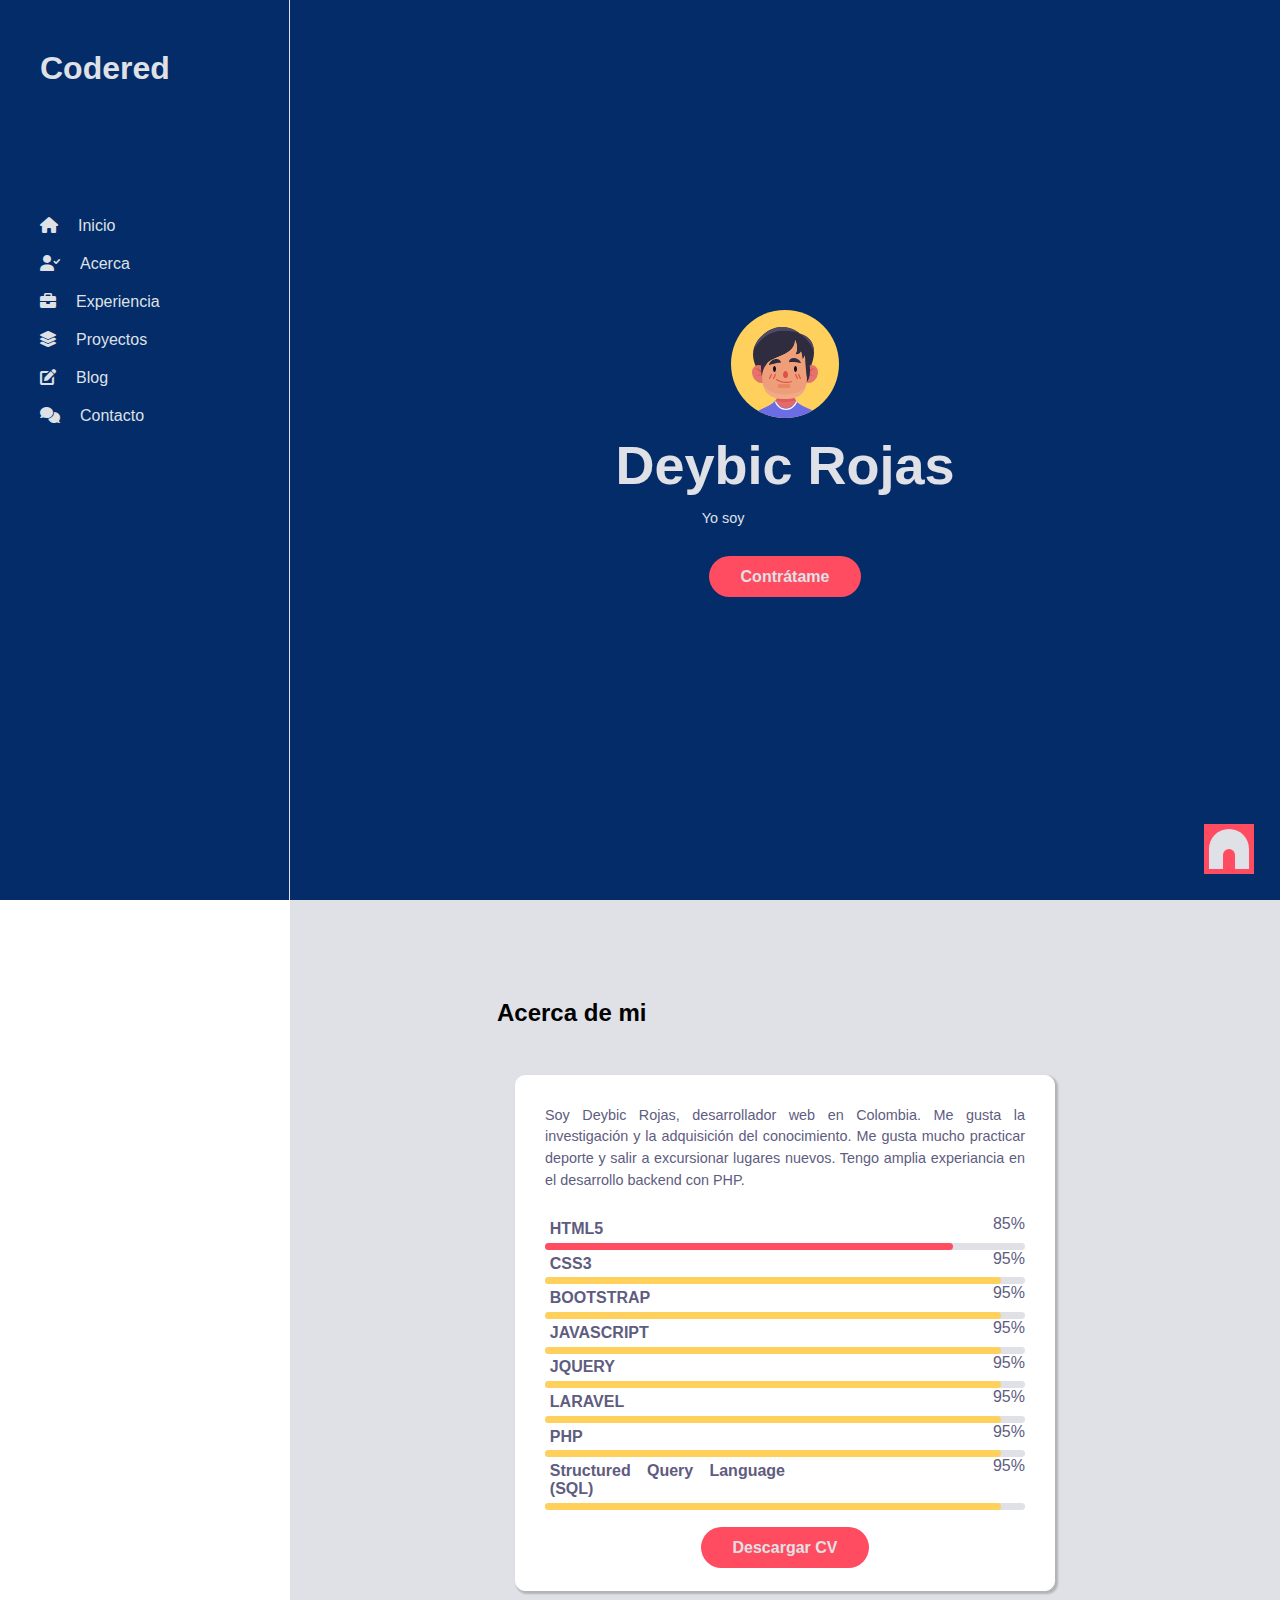
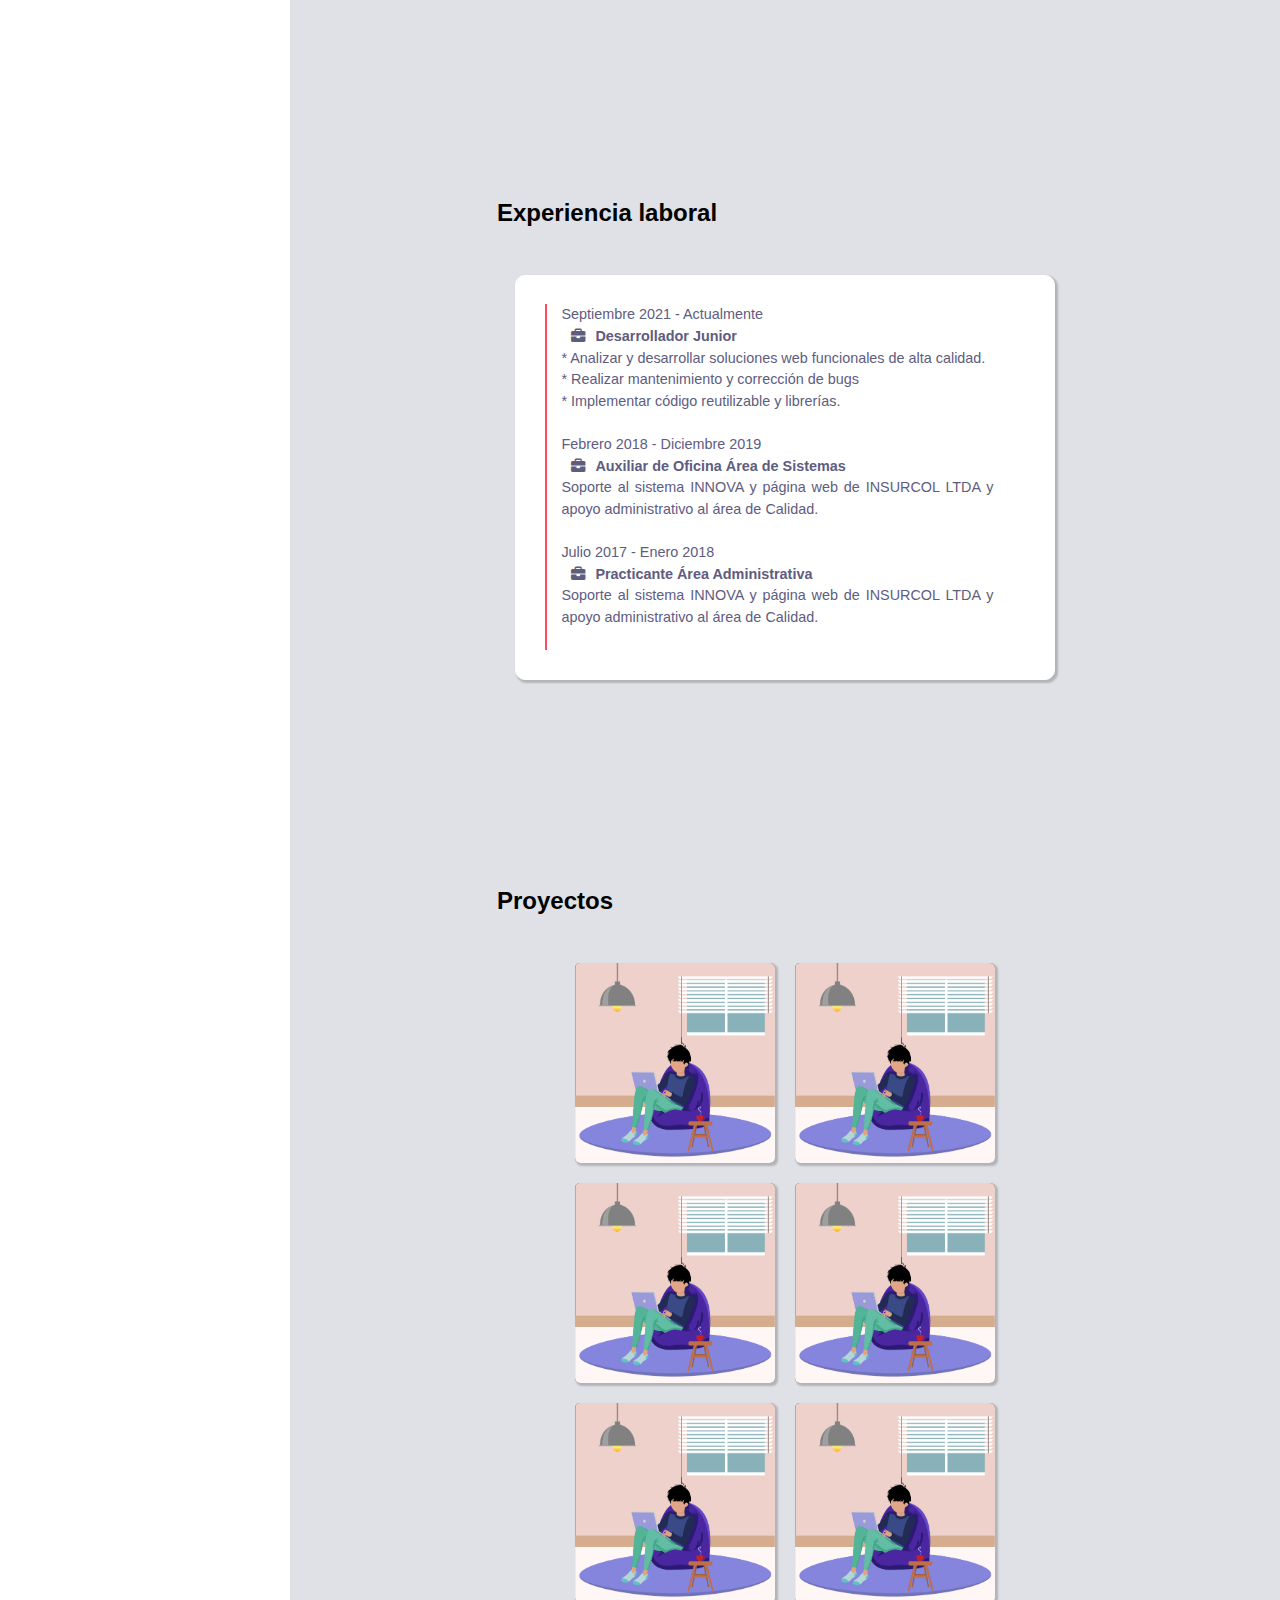
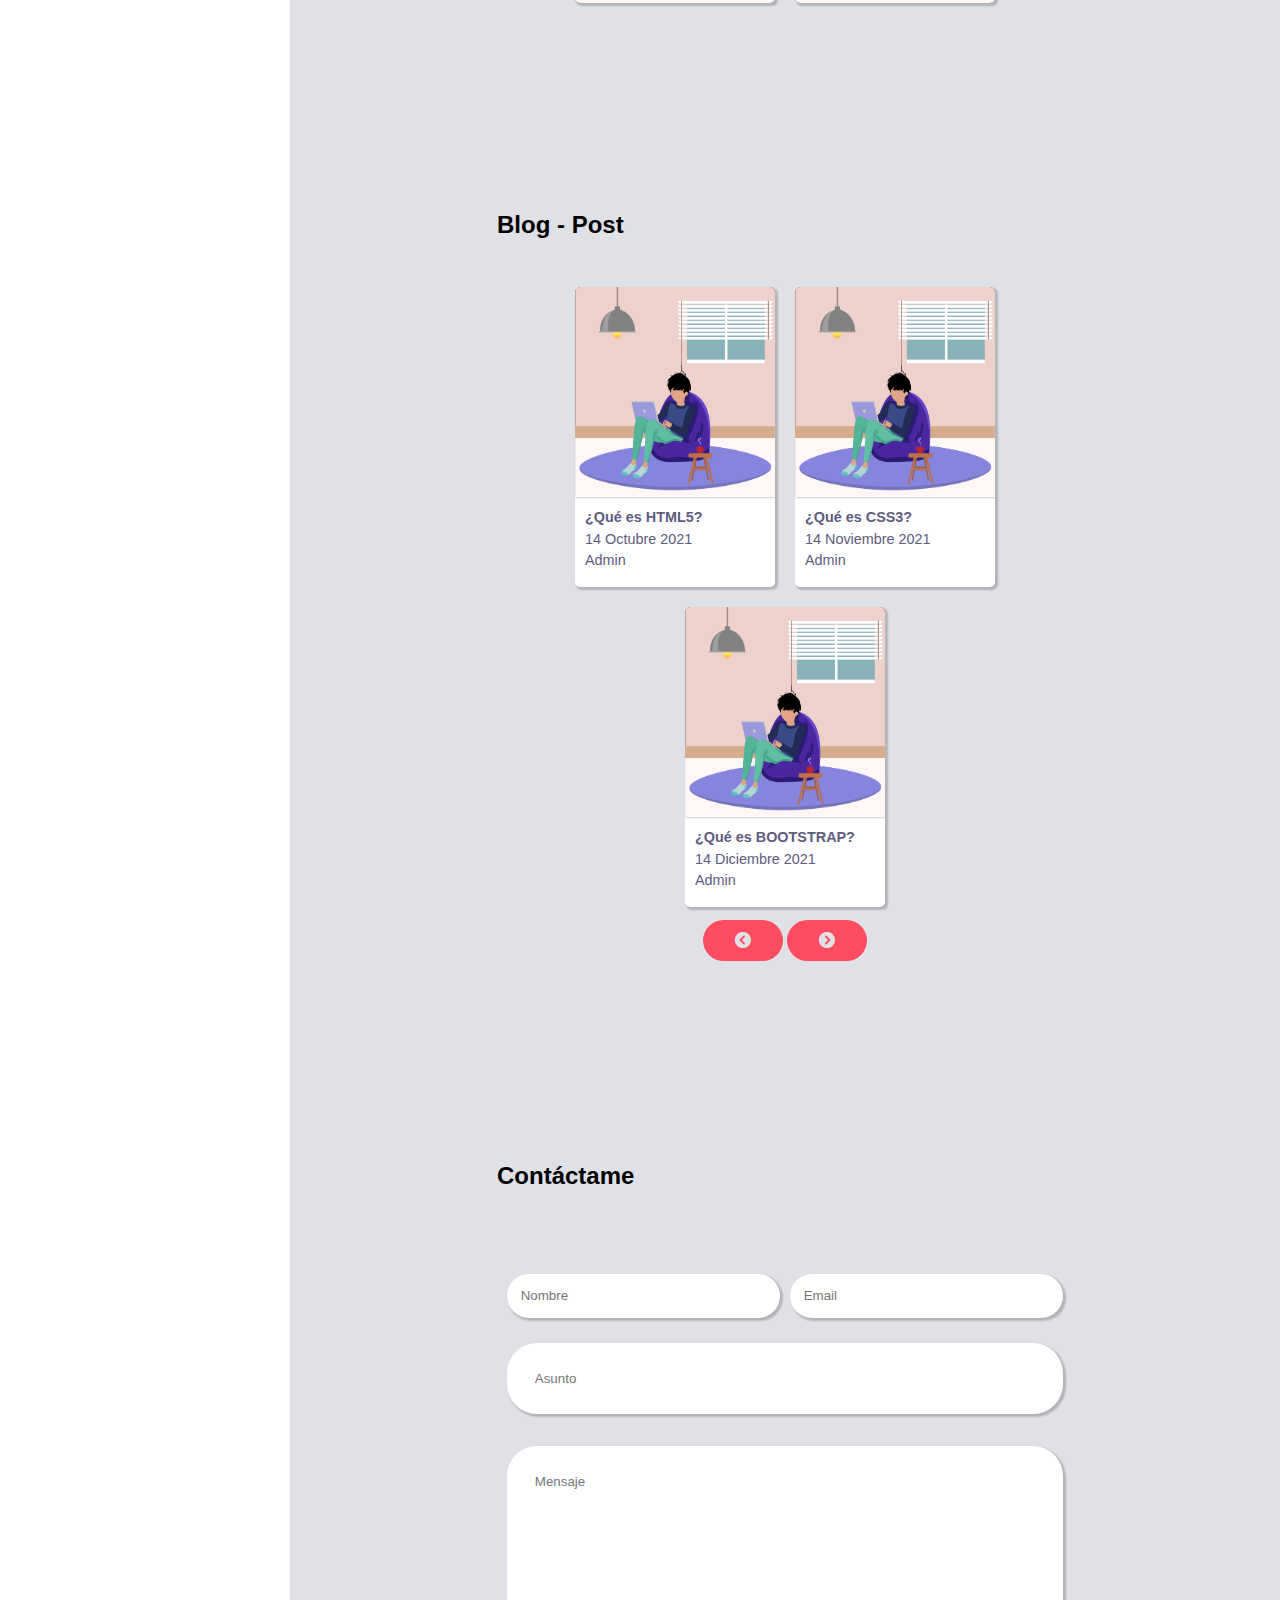
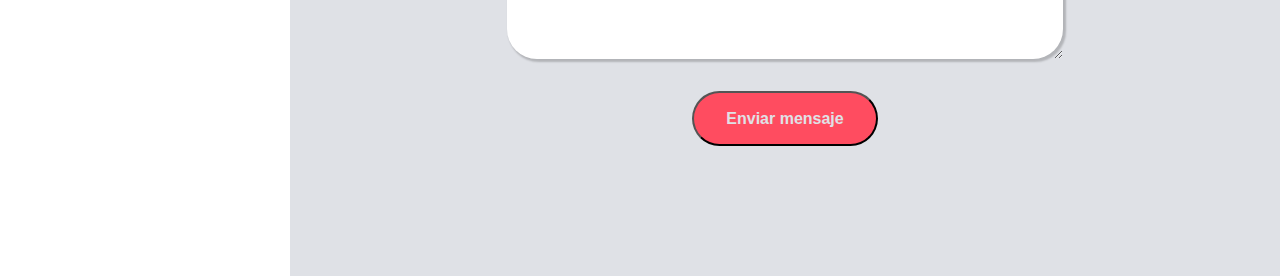
==== commit 057c4d9d: "Funcionalidad menu encima de todo" ====
--- a/index.html
+++ b/index.html
@@ -338,6 +338,15 @@
 					</div>
 				</div>
 			</section>
+			<div class="content-return">
+				<div class="content-return-text">
+					<div class="content-return-icon">
+						<div class="content-return-icon-door">
+
+						</div>
+					</div>
+				</div>
+			</div>
 		</div>
 	</main>
 </body>
--- a/css/style.css
+++ b/css/style.css
@@ -13,16 +13,17 @@
     scroll-behavior: smooth;
 }
 
+/*HEADER AND MENU*/
 .mobile-header{
     background-color: #032C69;
     transform: translateX(-100%);
     display: flex;
     width: 100%;
-    height: 10%;
+    height: 5%;
     left: 0;
     top: 0;
     position: fixed;
-    padding: 10px 40px 40px;
+    padding: 23px;
     align-items: flex-start;
     flex-direction: column;
     color: #dfe1e6;
@@ -33,6 +34,7 @@
 .mobile-header-content{
     display: flex;
     align-items: center;
+    height: 100%;
 }
 
 .mobile-header-content div{
@@ -390,10 +392,49 @@
     box-sizing: border-box;
 }
 
-input:focus, textarea:focus{
+input:focus, textarea:focus, button:hover{
     border-color: rgb(5, 5, 5);
     box-shadow: 0 1px 1px rgba(229, 103, 23, 0.075)inset, 0 0 8px rgba(5, 5, 5, 0.6);
     outline: 0 none;
+}
+
+.content-return{
+    height: 50px;
+    width: 50px;
+    bottom: 0;
+    right: 0;
+    padding: 2%;
+    position: fixed;
+}
+
+.content-return-text{
+    height: 100%;
+    width: 100%;
+    background-color: #FF4C60;
+    border: 50px;
+    box-sizing: border-box;
+    display: flex;
+    justify-content: center;
+    align-items: center;
+}
+
+.content-return-icon{
+    height: 80%;
+    width: 80%;
+    background-color: #dfe1e6;
+    border-top-left-radius: 50px;
+    border-top-right-radius: 50px;
+    display: flex;
+    justify-content: center;
+    align-items: end;
+}
+
+.content-return-icon-door{
+    height: 50%;
+    width: 30%;
+    background-color: #FF4C60;
+    border-top-left-radius: 50px;
+    border-top-right-radius: 50px;
 }
 
 @media (max-width: 770px) {
@@ -404,6 +445,7 @@
         font-size: 14px;
         transform: translate(-292px);
         transition: all 1s;
+        z-index: 1;
     }
     
     .close1{
@@ -417,7 +459,7 @@
 
     .mobile-header{
         transform: translateX(0);
-        z-index: 3;
+        z-index: 10;
     }
 
     .show-menu-mobile{
@@ -431,6 +473,6 @@
     }
 
     .show-main{
-        margin-left: 200px;
+        z-index: 1;
     }
 }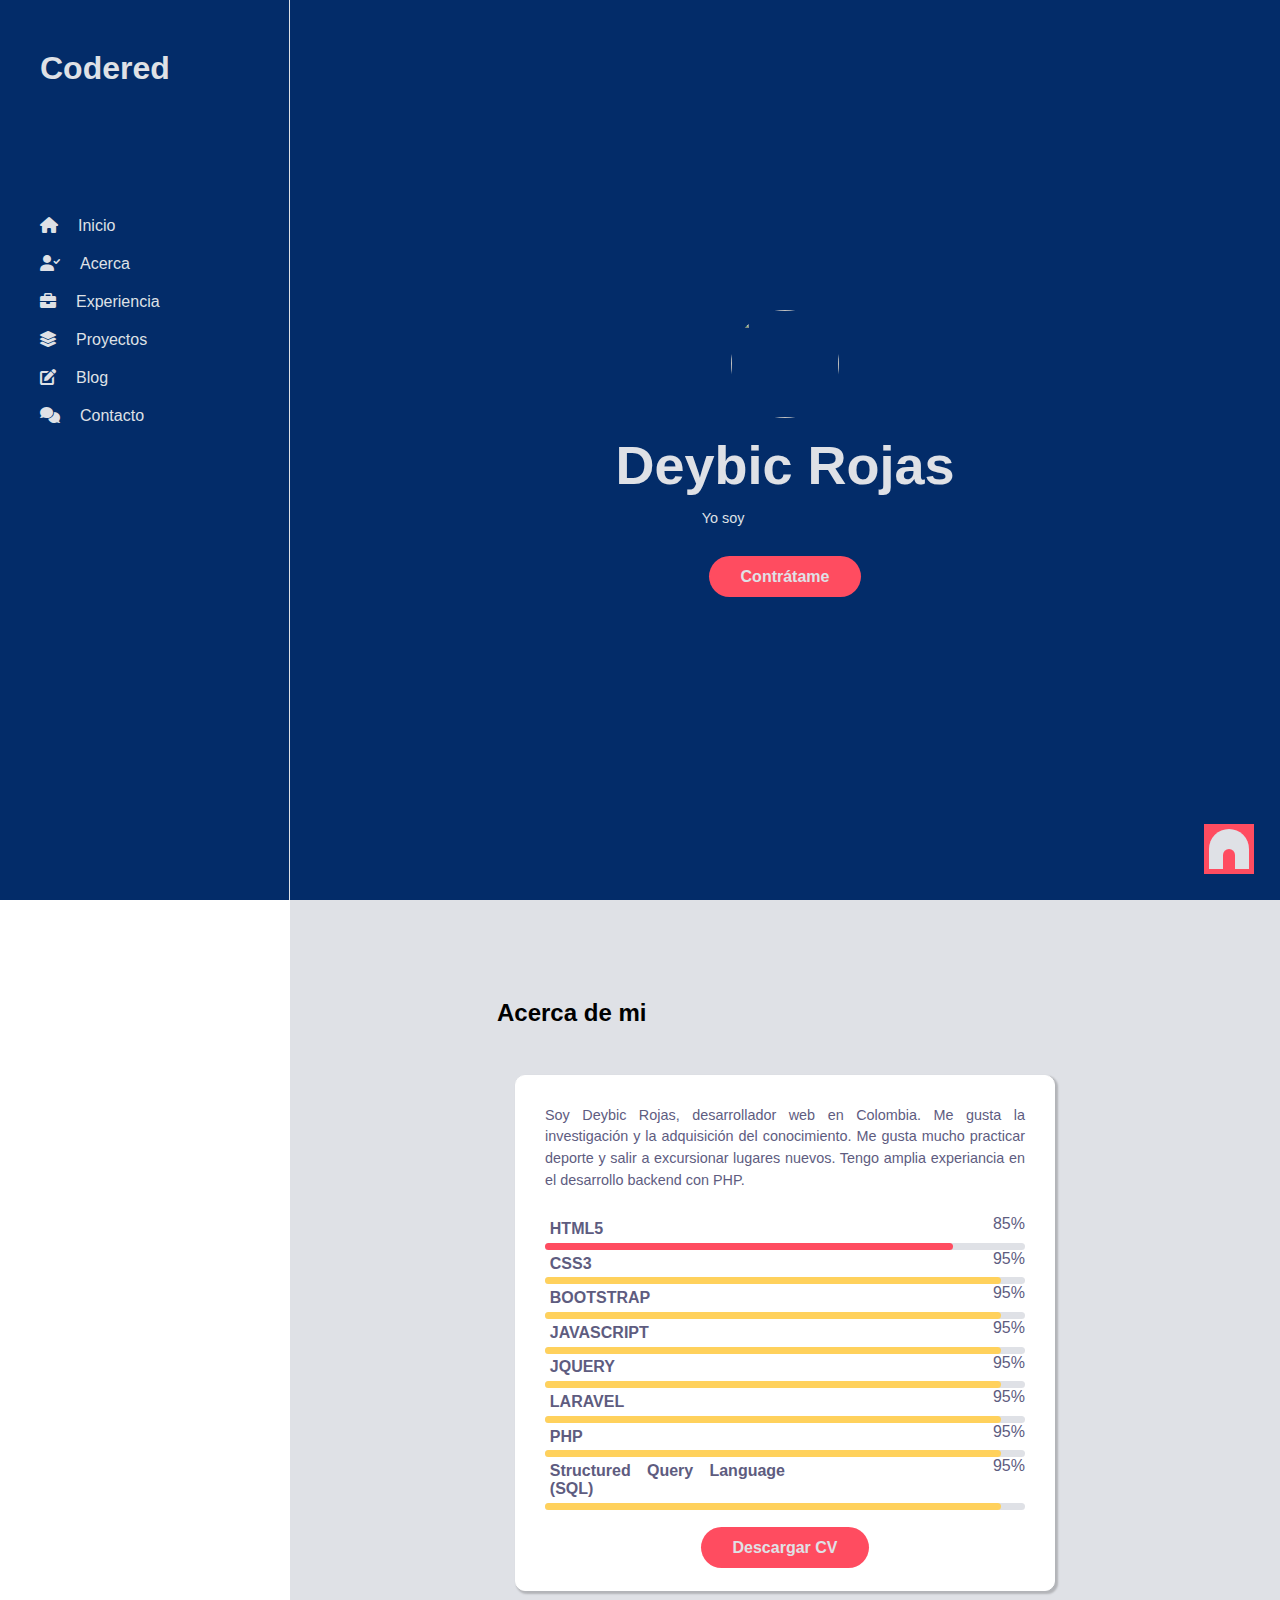
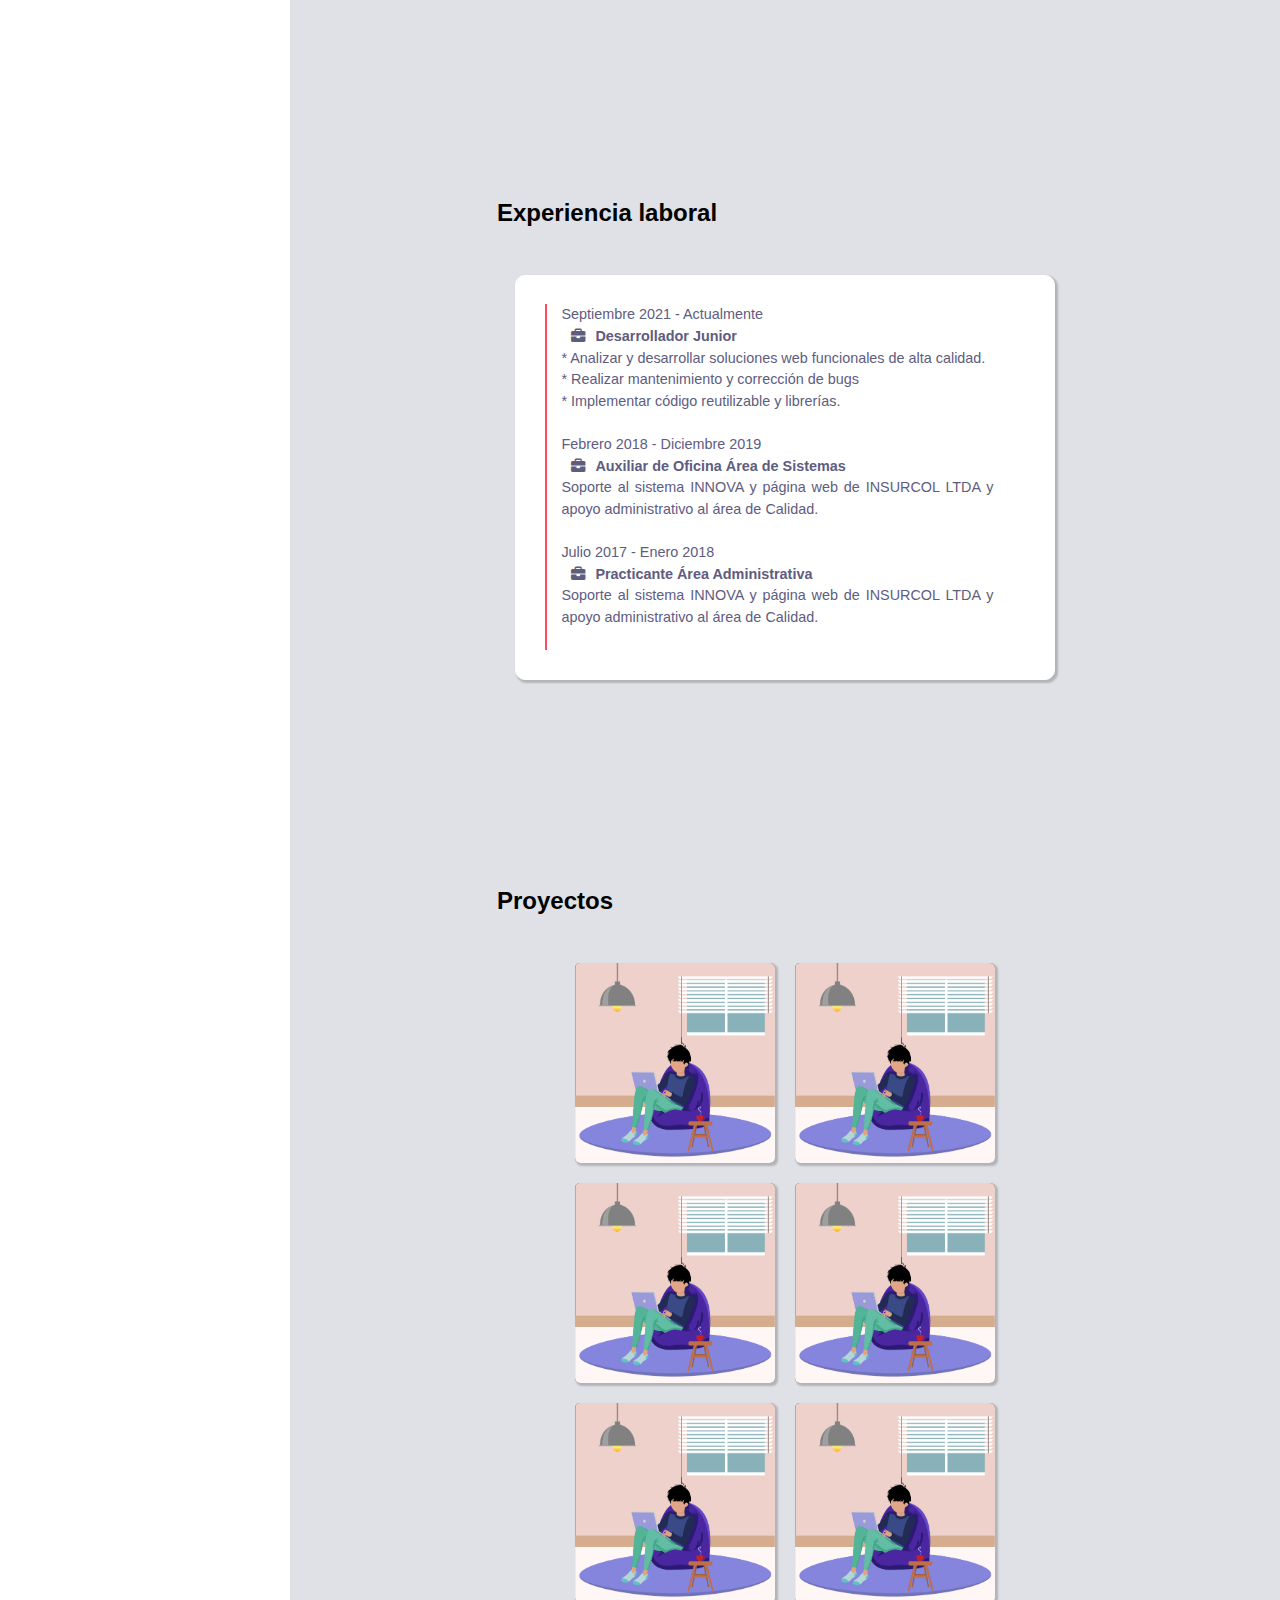
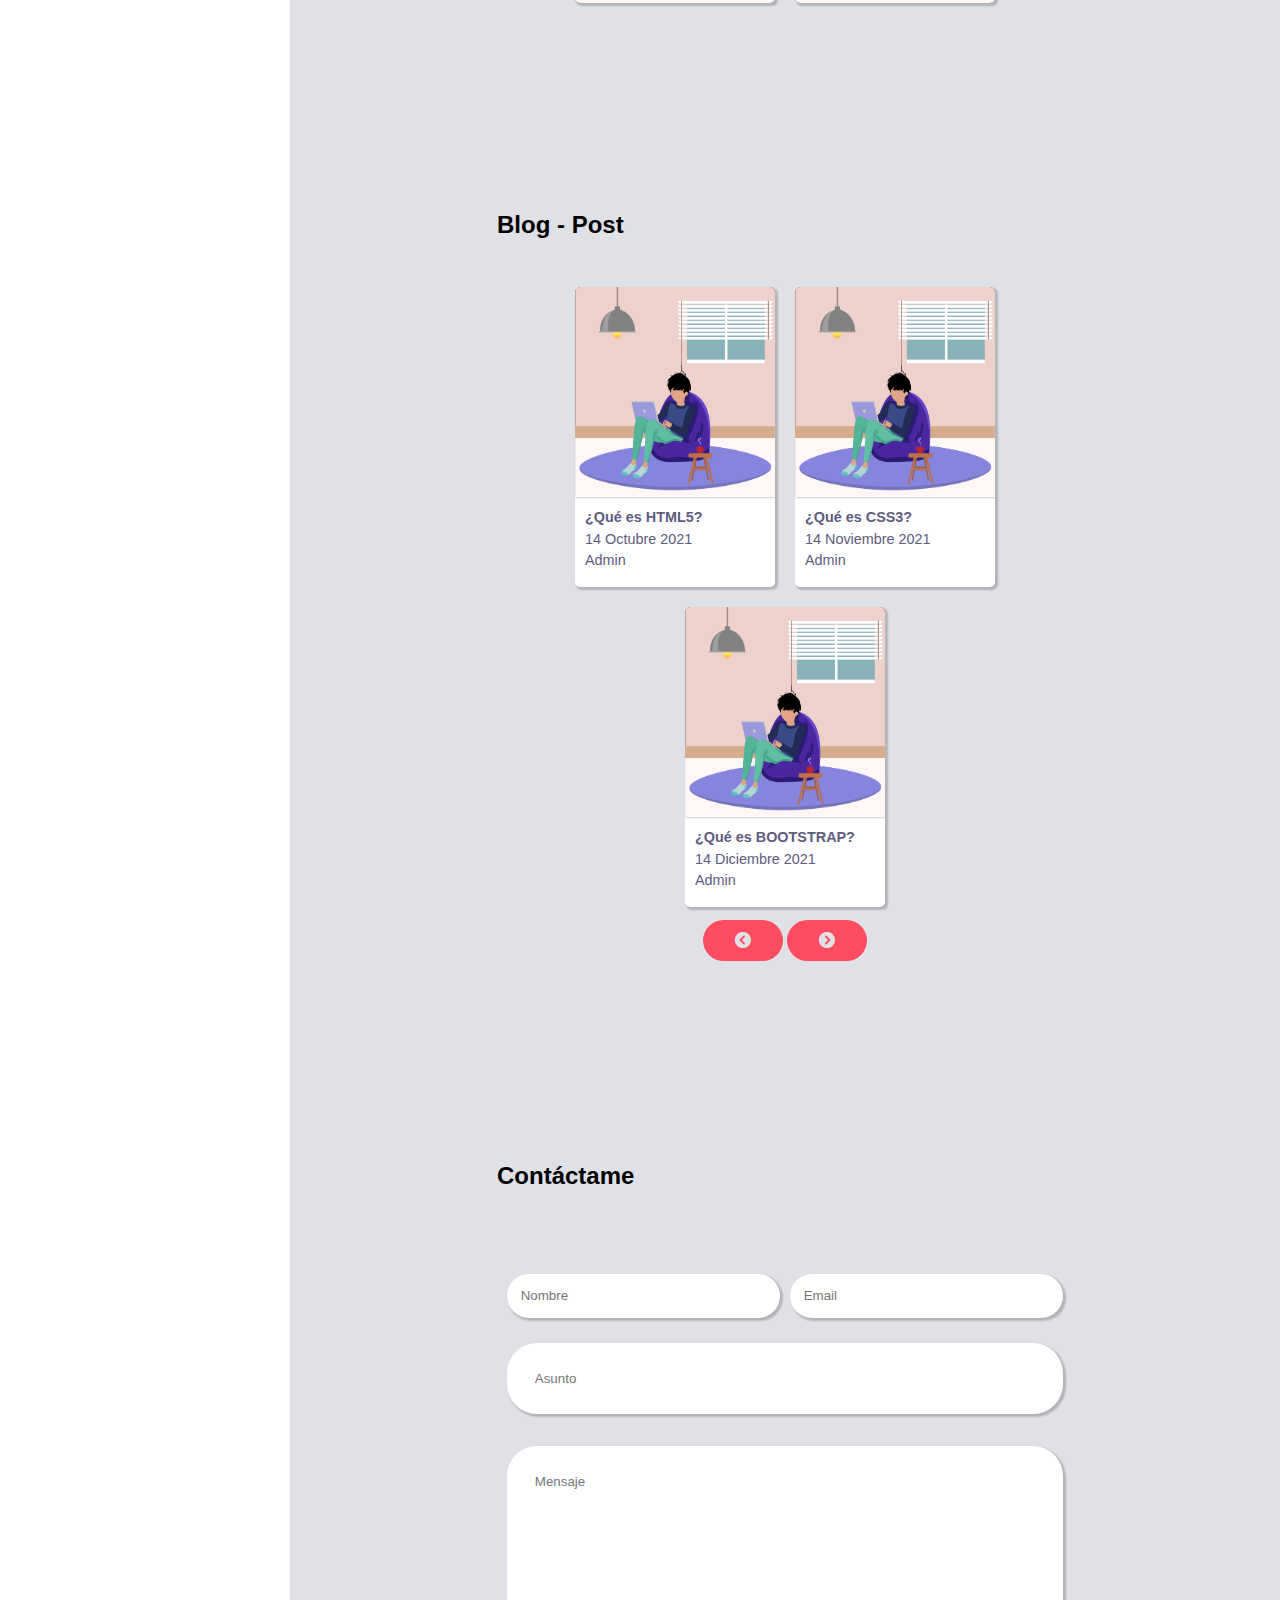
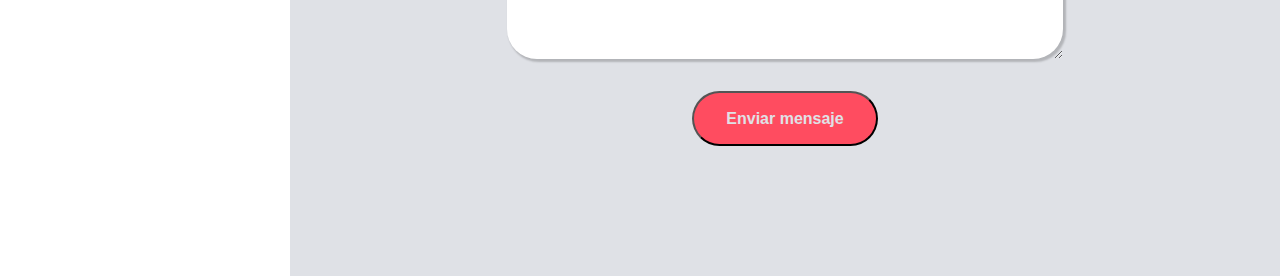
==== commit 7bb1c4f2: "Cambie foto de perfil" ====
--- a/index.html
+++ b/index.html
@@ -50,7 +50,7 @@
 				<div class="content-header-all-rows">
 					<div class="content-header-each-rows">
 						<div class="content-header-image">
-							<img src="img/avatar-1.svg" alt="">
+							<img class="img-perfil" src="img/imgPerfil.jpg" alt="">
 						</div>
 						<div class="content-header-title">
 							<h2>Deybic Rojas</h2>
@@ -338,15 +338,17 @@
 					</div>
 				</div>
 			</section>
-			<div class="content-return">
-				<div class="content-return-text">
-					<div class="content-return-icon">
-						<div class="content-return-icon-door">
-
-						</div>
-					</div>
-				</div>
-			</div>
+			<a href="#home">
+				<div class="content-return">
+					<div class="content-return-text">
+						<div class="content-return-icon">
+							<div class="content-return-icon-door">
+
+							</div>
+						</div>
+					</div>
+				</div>
+			</a>
 		</div>
 	</main>
 </body>
--- a/css/style.css
+++ b/css/style.css
@@ -136,6 +136,12 @@
     width: 100%;
     text-align: center;
     padding-bottom: 1em;
+}
+
+.img-perfil{
+    height: 108px;
+    width: 108px;
+    border-radius: 50%;
 }
 
 .content-header-title{
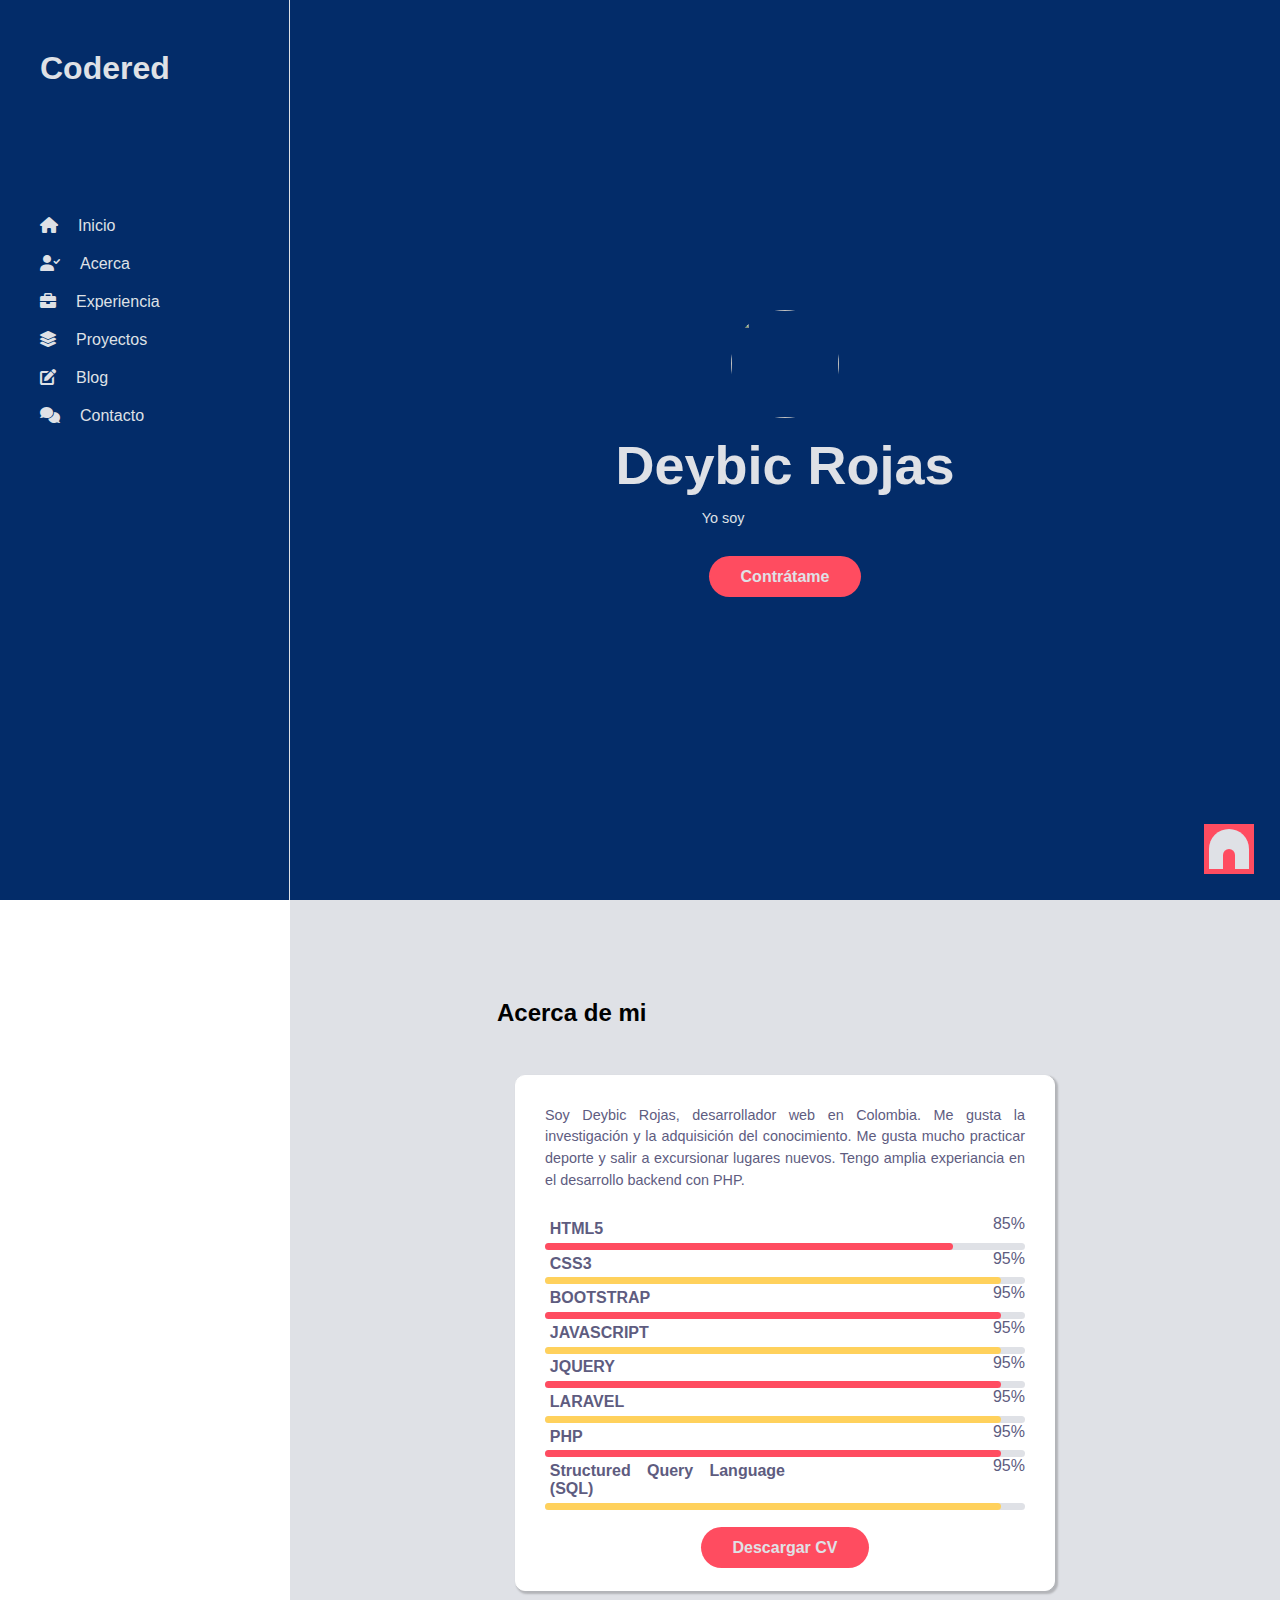
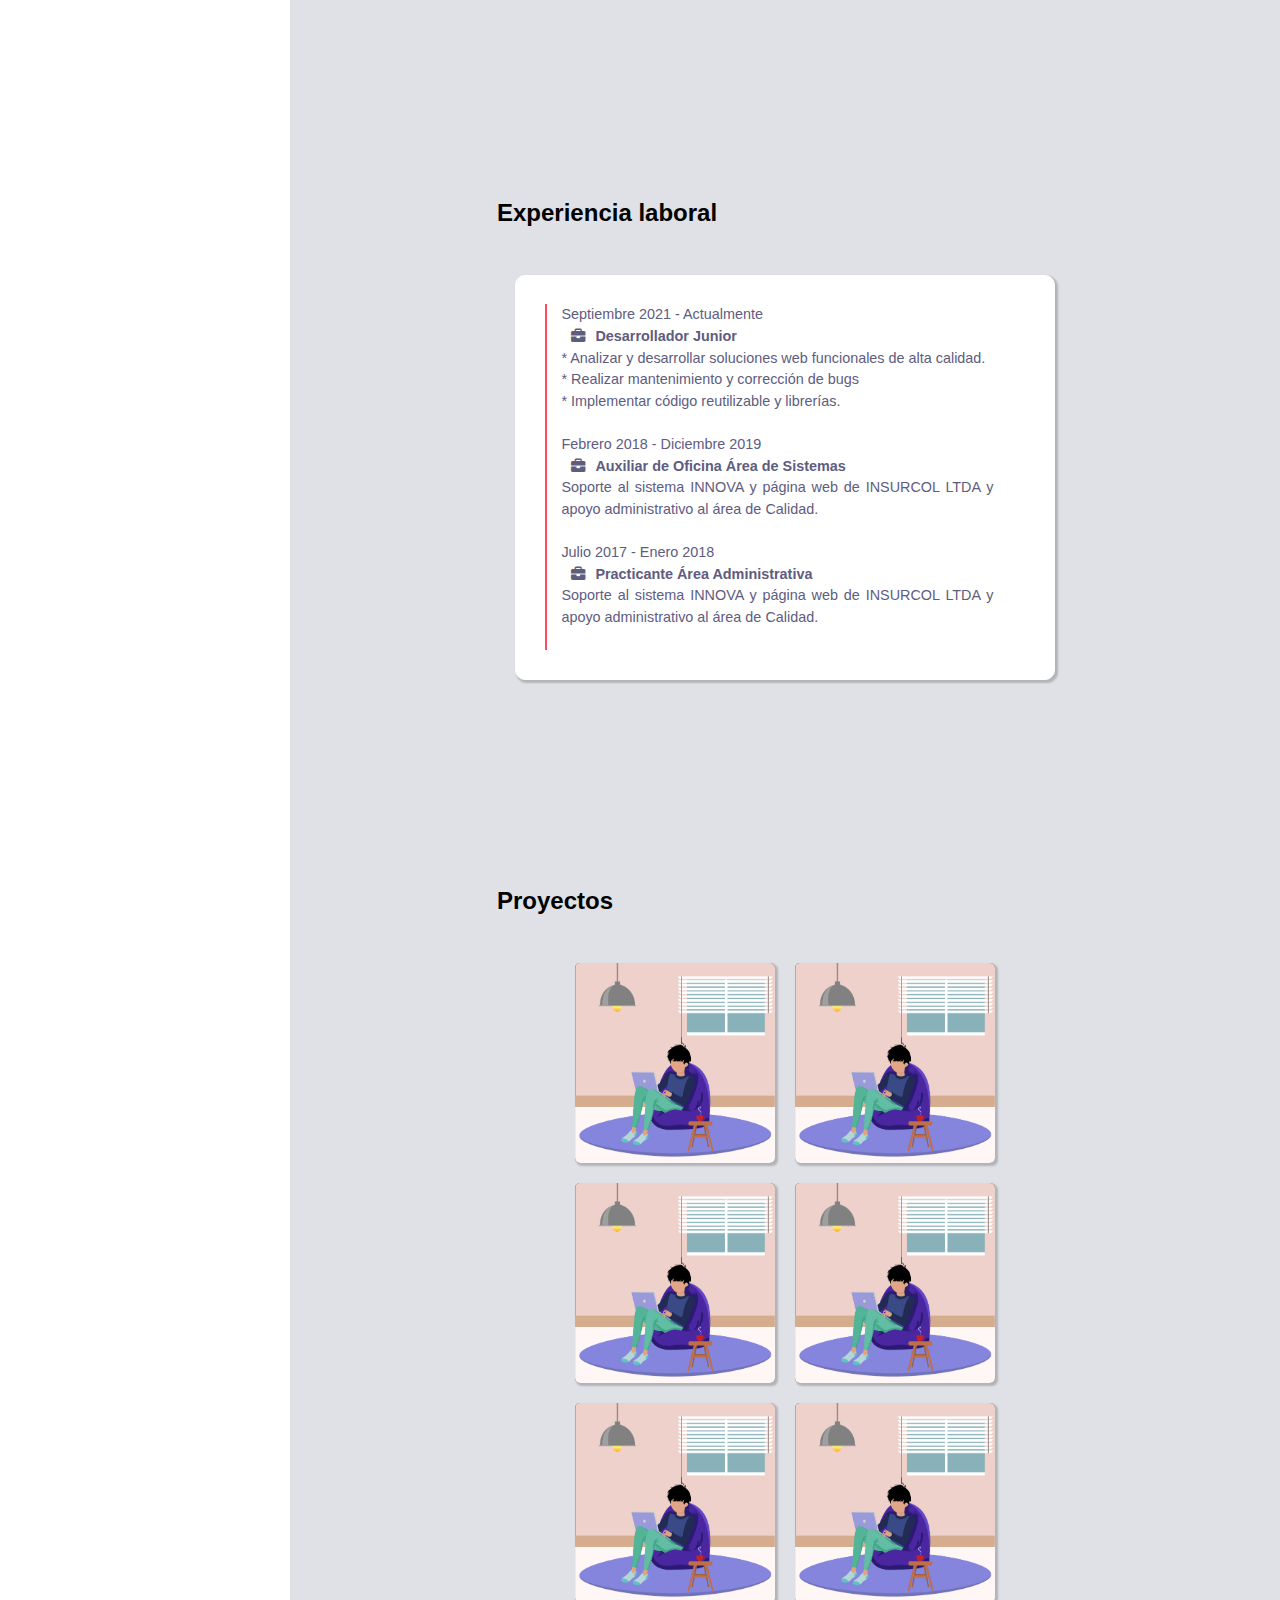
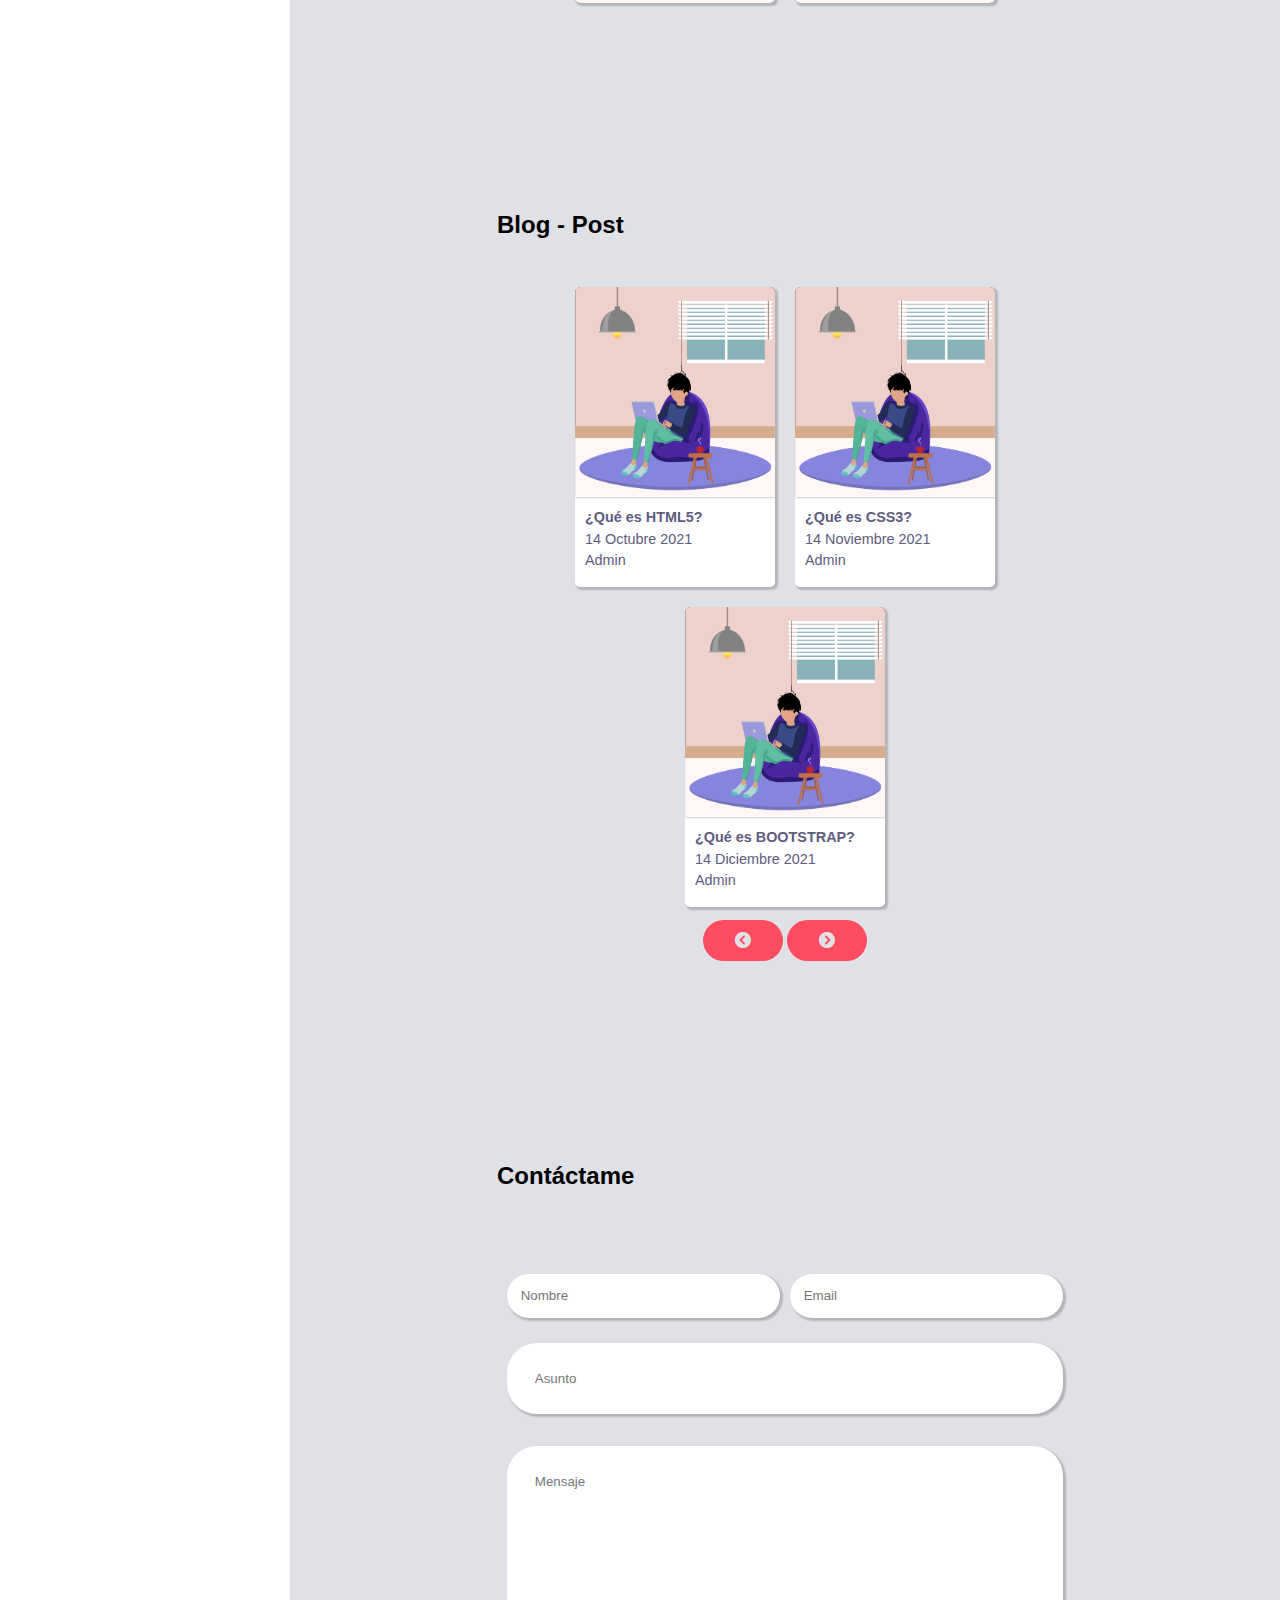
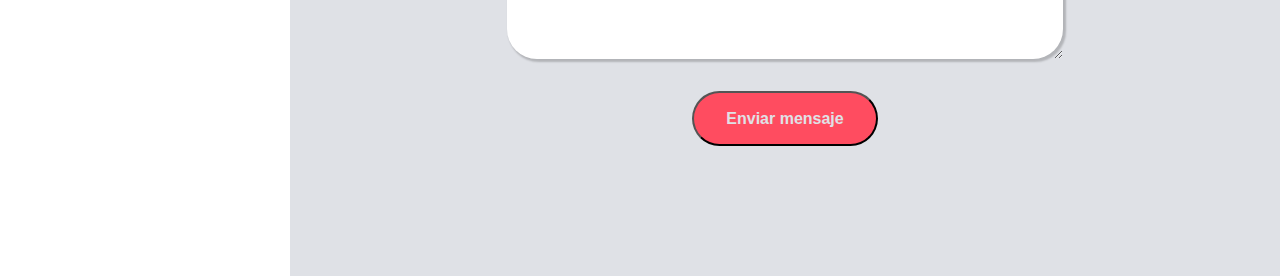
==== commit 6bdc29f1: "Animacion a los proyectos" ====
--- a/index.html
+++ b/index.html
@@ -97,35 +97,35 @@
 									<div class="content-text-skills-cant">95%</div>
 								</div>
 								<div class="content-text-skills-progress">
+									<div class="content-text-skills-progress-bar" style="width: 95%; background-color: #FF4C60;"></div>
+								</div>
+								<div class="content-text-skills">
+									<div class="content-text-skill">JAVASCRIPT</div>
+									<div class="content-text-skills-cant">95%</div>
+								</div>
+								<div class="content-text-skills-progress">
 									<div class="content-text-skills-progress-bar" style="width: 95%; background-color: #ffd15c;"></div>
 								</div>
 								<div class="content-text-skills">
-									<div class="content-text-skill">JAVASCRIPT</div>
+									<div class="content-text-skill">JQUERY</div>
+									<div class="content-text-skills-cant">95%</div>
+								</div>
+								<div class="content-text-skills-progress">
+									<div class="content-text-skills-progress-bar" style="width: 95%; background-color: #FF4C60;"></div>
+								</div>
+								<div class="content-text-skills">
+									<div class="content-text-skill">LARAVEL</div>
 									<div class="content-text-skills-cant">95%</div>
 								</div>
 								<div class="content-text-skills-progress">
 									<div class="content-text-skills-progress-bar" style="width: 95%; background-color: #ffd15c;"></div>
 								</div>
 								<div class="content-text-skills">
-									<div class="content-text-skill">JQUERY</div>
-									<div class="content-text-skills-cant">95%</div>
-								</div>
-								<div class="content-text-skills-progress">
-									<div class="content-text-skills-progress-bar" style="width: 95%; background-color: #ffd15c;"></div>
-								</div>
-								<div class="content-text-skills">
-									<div class="content-text-skill">LARAVEL</div>
-									<div class="content-text-skills-cant">95%</div>
-								</div>
-								<div class="content-text-skills-progress">
-									<div class="content-text-skills-progress-bar" style="width: 95%; background-color: #ffd15c;"></div>
-								</div>
-								<div class="content-text-skills">
 									<div class="content-text-skill">PHP</div>
 									<div class="content-text-skills-cant">95%</div>
 								</div>
 								<div class="content-text-skills-progress">
-									<div class="content-text-skills-progress-bar" style="width: 95%; background-color: #ffd15c;"></div>
+									<div class="content-text-skills-progress-bar" style="width: 95%; background-color: #FF4C60;"></div>
 								</div>
 								<div class="content-text-skills">
 									<div class="content-text-skill">Structured Query Language (SQL)</div>
@@ -194,24 +194,66 @@
 							<div class="content-text-description-all-project">
 								<div class="content-text-description-each-project">
 									<div class="content-all-project">
-										<img src="img/student.png" alt="" class="content-project-img">
-									</div>
-									<div class="content-all-project">
-										<img src="img/student.png" alt="" class="content-project-img">
+										<a class="link-project" href="">
+											<img src="img/student.png" alt="" class="content-project-img">
+											<div class="content-img">
+												<h1>Nombre proyecto</h1>
+												<p>Descripcion del proyecto</p>
+												<button class="btn btn-default btn-demo">Ver demo</button>
+											</div>
+										</a>
+									</div>
+									<div class="content-all-project">
+										<a class="link-project" href="">
+											<img src="img/student.png" alt="" class="content-project-img">
+											<div class="content-img">
+												<h1>Nombre proyecto</h1>
+												<p>Descripcion del proyecto</p>
+												<button class="btn btn-default btn-demo">Ver demo</button>
+											</div>
+										</a>
 									</div>
 							
 									<div class="content-all-project">
-										<img src="img/student.png" alt="" class="content-project-img">
-									</div>
-									<div class="content-all-project">
-										<img src="img/student.png" alt="" class="content-project-img">
+										<a class="link-project" href="">
+											<img src="img/student.png" alt="" class="content-project-img">
+											<div class="content-img">
+												<h1>Nombre proyecto</h1>
+												<p>Descripcion del proyecto</p>
+												<button class="btn btn-default btn-demo">Ver demo</button>
+											</div>
+										</a>
+									</div>
+									<div class="content-all-project">
+										<a class="link-project" href="">
+											<img src="img/student.png" alt="" class="content-project-img">
+											<div class="content-img">
+												<h1>Nombre proyecto</h1>
+												<p>Descripcion del proyecto</p>
+												<button class="btn btn-default btn-demo">Ver demo</button>
+											</div>
+										</a>
 									</div>
 							
 									<div class="content-all-project">
-										<img src="img/student.png" alt="" class="content-project-img">
-									</div>
-									<div class="content-all-project">
-										<img src="img/student.png" alt="" class="content-project-img">
+										<a class="link-project" href="">
+											<img src="img/student.png" alt="" class="content-project-img">
+											<div class="content-img">
+												<h1>Nombre proyecto</h1>
+												<p>Descripcion del proyecto</p>
+												<button class="btn btn-default btn-demo">Ver demo</button>
+											</div>
+										</a>
+									</div>
+									<div class="content-all-project">
+										<a class="link-project" href="">
+											<img src="img/student.png" alt="" class="content-project-img">
+											<div class="content-img">
+												<h1>Nombre proyecto</h1>
+												<p>Descripcion del proyecto</p>
+												<button class="btn btn-default btn-demo">Ver demo</button>
+											</div>
+										</a>
 									</div>
 								</div>
 							</div>
--- a/css/style.css
+++ b/css/style.css
@@ -186,11 +186,6 @@
     font-size: 16px;
 }
 
-.btn-default{
-    color: #dfe1e6;
-    background: #FF4C60;
-}
-
 .btn{
     border-radius: 60px;
     font-family: "Rubik", sans-serif;
@@ -199,6 +194,16 @@
     overflow: hidden;
     line-height: 1.7;
     padding: 12px 32px;
+}
+
+.btn-default{
+    color: #dfe1e6;
+    background: #FF4C60;
+}
+
+.btn-demo{
+    padding: 0px 20px;
+    border: 0px;
 }
 
 .content-title{
@@ -290,6 +295,8 @@
 .timeline2{
     width: 90%;
 }
+
+/*PROJECT*/
 
 .content-text-description-all-project{
     display: flex;
@@ -313,6 +320,7 @@
     box-shadow: 2px 2px 2px 1px rgba(0, 0, 0, 0.2);
     overflow: hidden;
     cursor: pointer;
+    position: relative;
 }
 
 .padding-icon{
@@ -326,12 +334,51 @@
     background: rgba(0,0,0,0.8);
 }
 
-.content-project-img:hover{
+.content-img{
+    top: 0;
+    width: 100%;
+    height: 100%;
+    position: absolute;
+    background: rgba(0, 0, 0, 0.8);
+    z-index: -3;
+    transform: translateY(-100%);
+    transition: transform 1s;
+    color: transparent;
+    padding: 10%;
+    box-sizing: border-box;
+    display: flex;
+    flex-direction: column;
+    justify-content: center;
+    align-items: center;
+}
+
+.content-img p{
+    padding: 10% 0;
+    box-sizing: border-box;
+}
+
+.link-project{
+    width: 100%;
+    height: 100%;
+}
+
+.link-project:hover .content-img{
+    z-index: 0;
+    transform: translateY(0);
+    color: white;
+    transition: transform 1s, color 2s;
+}
+
+
+
+.link-project:hover .content-project-img{
     transform: scale(2, 2);
     -ms-transform: scale(2, 2);
     -webkit-transform: scale(2, 2);
     transition: all 2s;
 }
+
+/*END PROJECT*/
 
 .content-all-blog{
     width: 200px;
